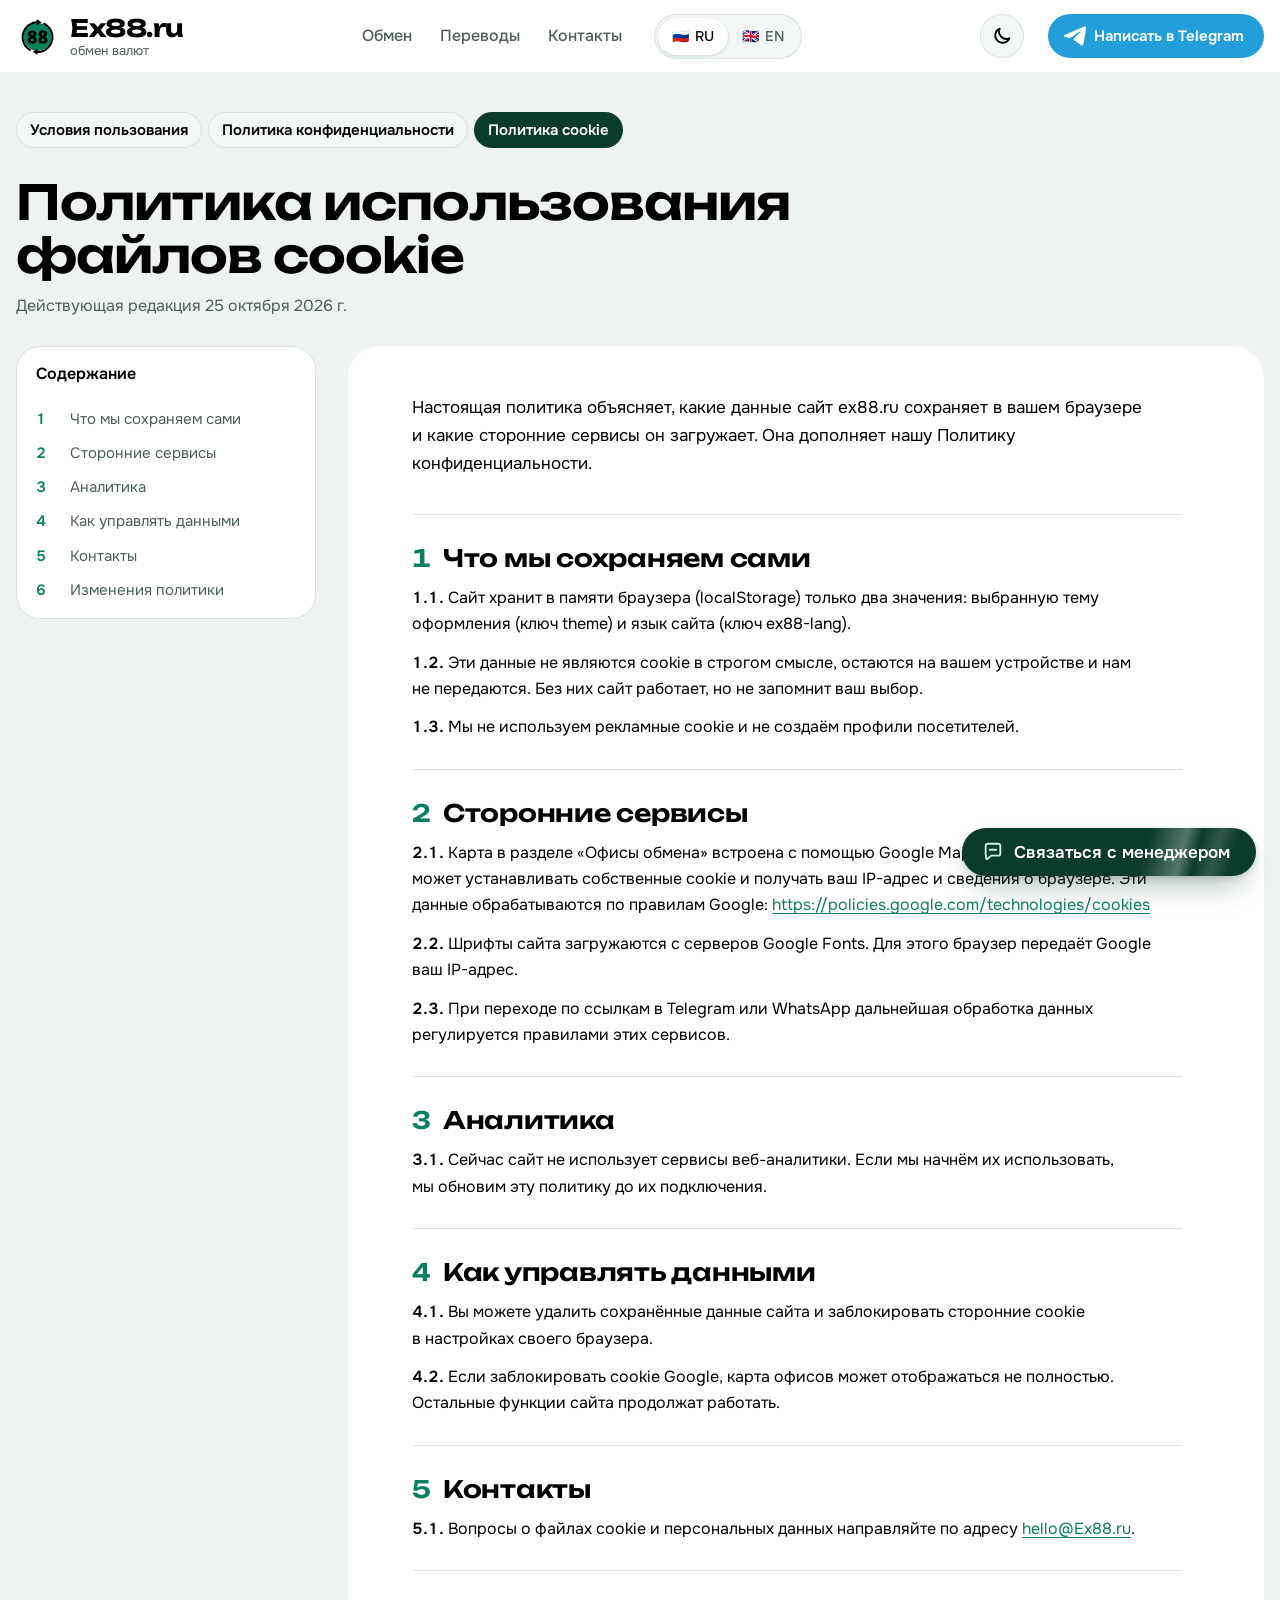
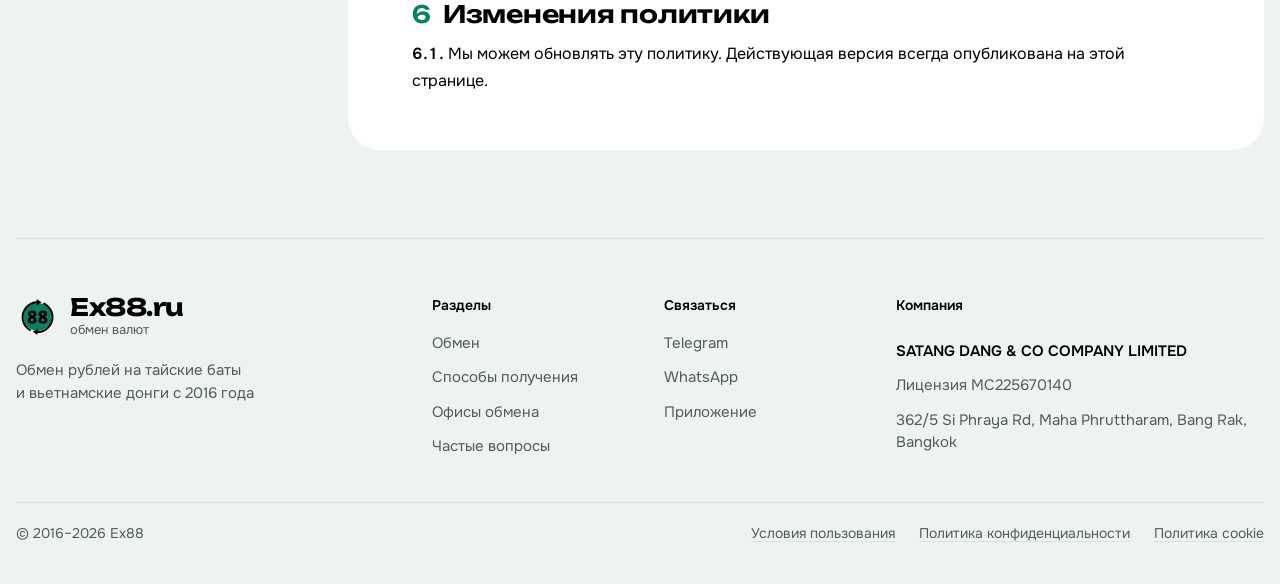
==== cookies.html @ 0b7c92bb "Build out the Ex88.ru landing page Sections: ways to receive, reviews slider (20 demo reviews, endle" ====
<!DOCTYPE html>
<html lang="ru" class="page-doc">
<head>
  <meta charset="UTF-8">
  <meta name="viewport" content="width=device-width, initial-scale=1.0">
  <title data-i18n="docCookiesTitle">Политика использования файлов cookie — Ex88.ru</title>
  <meta name="description" content="Политика использования файлов cookie сервиса обмена валют Ex88.ru, SATANG DANG &amp; CO COMPANY LIMITED." data-i18n-content="docCookiesDesc">
  <meta name="theme-color" content="#0B3B2C">
  <link rel="canonical" href="https://ex88.ru/cookies.html">

  <!-- Set the theme before the first paint so the page never flashes the wrong colours -->
  <script>
    (function () {
      var theme;
      try { theme = localStorage.getItem("theme"); } catch (e) {}
      if (theme !== "dark" && theme !== "light") {
        theme = window.matchMedia("(prefers-color-scheme: dark)").matches ? "dark" : "light";
      }
      document.documentElement.dataset.theme = theme;
    })();
  </script>

  <link rel="preconnect" href="https://fonts.googleapis.com">
  <link rel="preconnect" href="https://fonts.gstatic.com" crossorigin>
  <link href="https://fonts.googleapis.com/css2?family=Onest:wght@400;500;600&family=Unbounded:wght@500;600;700&display=swap" rel="stylesheet">

  <link rel="icon" href="assets/img/favicon.svg" type="image/svg+xml">
  <link rel="alternate icon" href="assets/img/logo.webp" type="image/webp">
  <link rel="stylesheet" href="assets/reset.css">
  <link rel="stylesheet" href="assets/style.css">
</head>
<body>

  <!-- Logo mark, drawn once and reused in the header and footer -->
  <svg width="0" height="0" style="position:absolute" aria-hidden="true" focusable="false">
    <symbol id="logo-mark" viewBox="0 0 648 618">
      <circle class="logo__disc" cx="318" cy="323" r="206"/>
      <g transform="translate(0.000000,618.000000) scale(0.100000,-0.100000)" stroke="none">
        <g class="logo__arrows"><path d="M3059 5528 c-7 -13 -15 -74 -17 -139 l-4 -115 -132 -18 c-291 -39 -500 -99 -721 -206 -253 -124 -439 -255 -631 -445 -138 -137 -171 -174 -263 -300 -160 -216 -333 -574 -390 -805 -81 -330 -93 -710 -30 -1021 87 -438 327 -887 641 -1199 209 -208 486 -400 576 -400 105 0 175 120 122 207 -21 36 -28 41 -230 173 -199 130 -364 297 -505 515 -149 228 -262 502 -316 765 -22 104 -24 139 -23 375 0 202 4 281 18 355 115 629 536 1199 1096 1484 200 102 434 174 632 195 159 17 154 20 162 -102 9 -134 18 -172 39 -171 15 2 417 247 582 356 44 29 81 60 83 70 3 18 -104 92 -443 305 -248 157 -231 148 -246 121z"/><path d="M4064 5028 c-67 -53 -80 -85 -64 -163 13 -61 18 -66 176 -155 372 -211 663 -521 849 -903 74 -154 95 -210 135 -367 53 -210 73 -374 67 -555 -9 -282 -66 -516 -195 -804 -101 -226 -222 -407 -383 -576 -195 -203 -448 -378 -697 -482 -216 -89 -500 -148 -682 -141 l-85 3 -6 110 c-4 61 -7 125 -8 143 0 18 -6 32 -13 32 -15 0 -248 -130 -501 -280 -194 -115 -204 -127 -144 -166 34 -23 413 -255 557 -342 l85 -51 13 122 c8 67 16 124 18 126 1 2 45 7 96 12 320 31 466 58 651 120 211 71 501 228 652 353 103 85 123 103 233 214 225 226 327 373 477 685 83 173 122 278 158 427 50 205 61 299 61 540 1 249 -15 375 -75 598 -123 466 -406 911 -761 1199 -159 129 -267 201 -401 269 -123 61 -167 68 -213 32z"/></g>
        <g class="logo__digits"><path d="M2185 3876 c-92 -18 -166 -50 -240 -102 -70 -49 -110 -90 -120 -121 -3 -13 -10 -23 -15 -23 -22 0 -44 -108 -45 -220 0 -113 1 -116 38 -192 37 -77 113 -166 201 -236 22 -17 38 -33 35 -35 -2 -2 -48 -36 -103 -77 -154 -114 -209 -204 -223 -361 -13 -146 34 -276 133 -369 77 -73 110 -92 219 -128 143 -48 357 -67 467 -42 24 5 68 14 99 20 124 24 277 123 338 219 94 146 105 313 32 464 -29 61 -118 156 -201 217 -39 27 -70 57 -70 65 0 8 13 21 28 29 47 24 178 153 192 188 7 18 19 40 25 48 7 8 20 39 30 69 48 147 -4 344 -117 446 -54 49 -167 107 -253 131 -83 22 -355 28 -450 10z m325 -336 c57 -45 74 -82 74 -160 0 -54 -4 -72 -27 -108 -44 -68 -143 -130 -189 -118 -31 7 -122 88 -149 132 -41 66 -21 194 37 245 45 39 78 50 146 46 57 -4 73 -9 108 -37z m-43 -826 c103 -69 170 -178 157 -253 -22 -120 -118 -194 -251 -194 -82 1 -154 39 -200 107 -28 41 -33 57 -33 109 0 101 37 156 164 241 55 37 95 34 163 -10z"/><path d="M3790 3883 c-136 -21 -257 -78 -341 -162 -75 -76 -105 -133 -125 -240 -18 -94 -8 -153 46 -266 39 -81 71 -118 194 -222 57 -47 55 -58 -17 -95 -61 -31 -180 -159 -222 -239 -43 -83 -55 -174 -36 -285 32 -184 205 -345 419 -389 100 -21 413 -20 501 0 35 9 75 21 90 29 14 7 52 25 84 41 68 33 169 136 199 204 11 25 25 54 29 63 5 10 9 74 10 143 1 117 -1 129 -26 181 -37 76 -115 167 -188 220 -72 52 -107 83 -107 94 0 5 9 12 20 15 29 9 124 95 166 149 85 111 115 226 96 365 -36 258 -268 403 -637 400 -71 -1 -141 -3 -155 -6z m225 -314 c86 -24 144 -122 130 -218 -14 -90 -115 -191 -193 -191 -38 0 -108 39 -140 79 -40 50 -54 95 -50 160 4 81 30 120 102 156 55 27 90 31 151 14z m16 -849 c89 -46 168 -154 169 -231 0 -54 -27 -122 -63 -157 -104 -100 -324 -75 -400 47 -18 29 -22 49 -20 107 0 42 7 84 17 101 19 38 96 106 160 143 53 31 57 30 137 -10z"/></g>
      </g>
    </symbol>
  </svg>

  <header class="site-header" id="site-header">
    <div class="container header__inner">
      <a href="./" class="logo">
        <svg class="logo__mark" viewBox="0 0 648 618" aria-hidden="true" focusable="false"><use href="#logo-mark"/></svg>
        <span class="logo__text">
          <span class="logo__name" translate="no">Ex88.ru</span>
          <span class="logo__caption" data-i18n="caption">обмен валют</span>
        </span>
      </a>

      <div class="header__menu" id="nav">
        <nav class="nav" aria-label="Основная навигация" data-i18n-aria="navLabel">
          <a href="./#exchange" data-i18n="navExchange">Обмен</a>
          <a href="./#receive" data-i18n="navTransfers">Переводы</a>
          <a href="./#contacts" data-i18n="navContacts">Контакты</a>
        </nav>

        <div class="country-switch lang-switch" data-switch="language" role="group" aria-label="Язык сайта" data-i18n-aria="langGroup">
          <button type="button" class="country-switch__btn" data-lang="ru" lang="ru" aria-pressed="true"><span aria-hidden="true">🇷🇺</span> RU</button>
          <button type="button" class="country-switch__btn" data-lang="en" lang="en" aria-pressed="false"><span aria-hidden="true">🇬🇧</span> EN</button>
        </div>
      </div>

      <button type="button" class="theme-toggle" id="theme-toggle" aria-pressed="false" aria-label="Тёмная тема" data-i18n-aria="themeDark">
        <svg viewBox="0 0 24 24" fill="none" aria-hidden="true">
          <path class="theme-toggle__moon" d="M20 14.5A8 8 0 0 1 9.5 4a8 8 0 1 0 10.5 10.5Z" stroke="currentColor" stroke-width="2" stroke-linejoin="round"/>
          <g class="theme-toggle__sun" stroke="currentColor" stroke-width="2" stroke-linecap="round"><circle cx="12" cy="12" r="4"/><path d="M12 2.5v2M12 19.5v2M2.5 12h2M19.5 12h2M5.3 5.3l1.4 1.4M17.3 17.3l1.4 1.4M5.3 18.7l1.4-1.4M17.3 6.7l1.4-1.4"/></g>
        </svg>
      </button>

      <a href="#" class="header__tg" id="header-tg">
        <svg viewBox="0 0 41 35" aria-hidden="true"><path fill-rule="evenodd" clip-rule="evenodd" fill="currentColor" d="M36.5839 31.4775C37.2853 29.2623 40.5721 7.18551 40.9784 2.83533C41.1011 1.51782 40.6964 0.642327 39.9038 0.251511C38.9453 -0.222929 37.5258 0.0142907 35.8791 0.625261C33.6205 1.46321 4.74607 14.0803 3.07781 14.8107C1.49579 15.5019 0 16.2562 0 17.3484C0 18.1164 0.442767 18.5482 1.66328 18.997C2.93354 19.4629 6.13241 20.4613 8.02122 20.9972C9.84038 21.5143 11.9116 21.0654 13.0724 20.3231C14.3029 19.5363 28.5029 9.75738 29.5228 8.90066C30.541 8.04394 31.3536 9.14129 30.5211 9.99972C29.6886 10.8564 19.9411 20.5927 18.6559 21.9409C17.0955 23.5776 18.2032 25.274 19.2496 25.9532C20.4452 26.728 29.0435 32.6636 30.3387 33.6159C31.6338 34.5682 32.9472 35 34.1495 35C35.3517 35 35.9852 33.3702 36.5839 31.4775Z"/></svg>
        <span class="header__tg-label" data-i18n="tgWrite">Написать в Telegram</span>
      </a>

      <button type="button" class="burger" id="burger" aria-label="Открыть меню" aria-expanded="false" aria-controls="nav">
        <span></span>
        <span></span>
        <span></span>
      </button>
    </div>
  </header>

  <main class="container doc-page">
    <nav class="doc-tabs" aria-label="Документы" data-i18n-aria="docTabs">
      <a href="terms.html" class="doc-tabs__tab" data-i18n="footerTerms">Условия пользования</a>
      <a href="privacy.html" class="doc-tabs__tab" data-i18n="footerPrivacy">Политика конфиденциальности</a>
      <a href="cookies.html" class="doc-tabs__tab" aria-current="page" data-i18n="footerCookies">Политика cookie</a>
    </nav>

    <div class="doc" data-lang-doc="ru" lang="ru">
      <header class="doc__head">
        <h1 class="doc__title">Политика использования файлов cookie</h1>
        <p class="doc__meta">Действующая редакция 25 октября 2026 г.</p>
      </header>
      <div class="doc__layout">
        <details class="doc__toc" open>
          <summary>Содержание</summary>
          <nav aria-label="Содержание">
            <ol>
              <li><a href="#ru-1"><span class="doc__toc-num">1</span>Что мы&nbsp;сохраняем сами</a></li>
              <li><a href="#ru-2"><span class="doc__toc-num">2</span>Сторонние сервисы</a></li>
              <li><a href="#ru-3"><span class="doc__toc-num">3</span>Аналитика</a></li>
              <li><a href="#ru-4"><span class="doc__toc-num">4</span>Как управлять данными</a></li>
              <li><a href="#ru-5"><span class="doc__toc-num">5</span>Контакты</a></li>
              <li><a href="#ru-6"><span class="doc__toc-num">6</span>Изменения политики</a></li>
            </ol>
          </nav>
        </details>
        <article class="doc__body">
        <div class="doc__intro">
          <p>Настоящая политика объясняет, какие данные сайт ex88.ru сохраняет в&nbsp;вашем браузере и&nbsp;какие сторонние сервисы он&nbsp;загружает. Она дополняет нашу Политику конфиденциальности.</p>
        </div>
        <section class="doc__section" id="ru-1">
          <h2><span class="doc__h-num">1</span>Что мы&nbsp;сохраняем сами</h2>
          <p><span class="doc__num">1.1.</span> Сайт хранит в&nbsp;памяти браузера (localStorage) только два значения: выбранную тему оформления (ключ theme) и&nbsp;язык сайта (ключ ex88-lang).</p>
          <p><span class="doc__num">1.2.</span> Эти данные не&nbsp;являются cookie в&nbsp;строгом смысле, остаются на&nbsp;вашем устройстве и&nbsp;нам не&nbsp;передаются. Без них сайт работает, но&nbsp;не&nbsp;запомнит ваш выбор.</p>
          <p><span class="doc__num">1.3.</span> Мы&nbsp;не&nbsp;используем рекламные cookie и&nbsp;не&nbsp;создаём профили посетителей.</p>
        </section>
        <section class="doc__section" id="ru-2">
          <h2><span class="doc__h-num">2</span>Сторонние сервисы</h2>
          <p><span class="doc__num">2.1.</span> Карта в&nbsp;разделе «Офисы обмена» встроена с&nbsp;помощью Google Maps. При её&nbsp;загрузке Google может устанавливать собственные cookie и&nbsp;получать ваш IP-адрес и&nbsp;сведения о&nbsp;браузере. Эти данные обрабатываются по&nbsp;правилам Google: <a href="https://policies.google.com/technologies/cookies">https://policies.google.com/technologies/cookies</a></p>
          <p><span class="doc__num">2.2.</span> Шрифты сайта загружаются с&nbsp;серверов Google Fonts. Для этого браузер передаёт Google ваш IP-адрес.</p>
          <p><span class="doc__num">2.3.</span> При переходе по&nbsp;ссылкам в&nbsp;Telegram или WhatsApp дальнейшая обработка данных регулируется правилами этих сервисов.</p>
        </section>
        <section class="doc__section" id="ru-3">
          <h2><span class="doc__h-num">3</span>Аналитика</h2>
          <p><span class="doc__num">3.1.</span> Сейчас сайт не&nbsp;использует сервисы веб-аналитики. Если мы&nbsp;начнём их&nbsp;использовать, мы&nbsp;обновим эту политику до&nbsp;их&nbsp;подключения.</p>
        </section>
        <section class="doc__section" id="ru-4">
          <h2><span class="doc__h-num">4</span>Как управлять данными</h2>
          <p><span class="doc__num">4.1.</span> Вы&nbsp;можете удалить сохранённые данные сайта и&nbsp;заблокировать сторонние cookie в&nbsp;настройках своего браузера.</p>
          <p><span class="doc__num">4.2.</span> Если заблокировать cookie Google, карта офисов может отображаться не&nbsp;полностью. Остальные функции сайта продолжат работать.</p>
        </section>
        <section class="doc__section" id="ru-5">
          <h2><span class="doc__h-num">5</span>Контакты</h2>
          <p><span class="doc__num">5.1.</span> Вопросы о&nbsp;файлах cookie и&nbsp;персональных данных направляйте по&nbsp;адресу <a href="mailto:hello@Ex88.ru">hello@Ex88.ru</a>.</p>
        </section>
        <section class="doc__section" id="ru-6">
          <h2><span class="doc__h-num">6</span>Изменения политики</h2>
          <p><span class="doc__num">6.1.</span> Мы&nbsp;можем обновлять эту политику. Действующая версия всегда опубликована на&nbsp;этой странице.</p>
        </section>
        </article>
      </div>
    </div>

    <div class="doc" data-lang-doc="en" lang="en" hidden>
      <header class="doc__head">
        <h1 class="doc__title">Cookie Policy</h1>
        <p class="doc__meta">Current version: October 25, 2026</p>
      </header>
      <div class="doc__layout">
        <details class="doc__toc" open>
          <summary>Contents</summary>
          <nav aria-label="Contents">
            <ol>
              <li><a href="#en-1"><span class="doc__toc-num">1</span>What we store ourselves</a></li>
              <li><a href="#en-2"><span class="doc__toc-num">2</span>Third-party services</a></li>
              <li><a href="#en-3"><span class="doc__toc-num">3</span>Analytics</a></li>
              <li><a href="#en-4"><span class="doc__toc-num">4</span>Managing your data</a></li>
              <li><a href="#en-5"><span class="doc__toc-num">5</span>Contact</a></li>
              <li><a href="#en-6"><span class="doc__toc-num">6</span>Changes to this policy</a></li>
            </ol>
          </nav>
        </details>
        <article class="doc__body">
        <div class="doc__intro">
          <p>This policy explains what the ex88.ru website stores in your browser and which third-party services it loads. It supplements our Privacy Policy.</p>
        </div>
        <section class="doc__section" id="en-1">
          <h2><span class="doc__h-num">1</span>What we store ourselves</h2>
          <p><span class="doc__num">1.1.</span> The website keeps only two values in your browser storage (localStorage): your chosen colour theme (key theme) and the site language (key ex88-lang).</p>
          <p><span class="doc__num">1.2.</span> These values are not cookies in the strict sense, stay on your device and are not sent to us. The website works without them but will not remember your choice.</p>
          <p><span class="doc__num">1.3.</span> We do not use advertising cookies and do not build visitor profiles.</p>
        </section>
        <section class="doc__section" id="en-2">
          <h2><span class="doc__h-num">2</span>Third-party services</h2>
          <p><span class="doc__num">2.1.</span> The map in the Exchange offices section is embedded with Google Maps. When it loads, Google may set its own cookies and receive your IP address and browser details. This data is processed under Google's rules: <a href="https://policies.google.com/technologies/cookies">https://policies.google.com/technologies/cookies</a></p>
          <p><span class="doc__num">2.2.</span> The website fonts are loaded from Google Fonts servers. To do this, your browser sends your IP address to Google.</p>
          <p><span class="doc__num">2.3.</span> When you follow a link to Telegram or WhatsApp, further processing of your data is governed by those services' rules.</p>
        </section>
        <section class="doc__section" id="en-3">
          <h2><span class="doc__h-num">3</span>Analytics</h2>
          <p><span class="doc__num">3.1.</span> The website does not currently use web analytics. If we start using analytics, we will update this policy before enabling it.</p>
        </section>
        <section class="doc__section" id="en-4">
          <h2><span class="doc__h-num">4</span>Managing your data</h2>
          <p><span class="doc__num">4.1.</span> You can delete stored site data and block third-party cookies in your browser settings.</p>
          <p><span class="doc__num">4.2.</span> If you block Google cookies, the office map may not display fully. All other features of the website will keep working.</p>
        </section>
        <section class="doc__section" id="en-5">
          <h2><span class="doc__h-num">5</span>Contact</h2>
          <p><span class="doc__num">5.1.</span> Send questions about cookies and personal data to <a href="mailto:hello@Ex88.ru">hello@Ex88.ru</a>.</p>
        </section>
        <section class="doc__section" id="en-6">
          <h2><span class="doc__h-num">6</span>Changes to this policy</h2>
          <p><span class="doc__num">6.1.</span> We may update this policy. The current version is always published on this page.</p>
        </section>
        </article>
      </div>
    </div>
  </main>

  <footer class="site-footer">
    <div class="container">
      <div class="footer__grid">
        <div class="footer__brand">
          <a href="./" class="logo">
            <svg class="logo__mark" viewBox="0 0 648 618" aria-hidden="true" focusable="false"><use href="#logo-mark"/></svg>
            <span class="logo__text">
              <span class="logo__name" translate="no">Ex88.ru</span>
              <span class="logo__caption" data-i18n="caption">обмен валют</span>
            </span>
          </a>
          <p class="footer__about" data-i18n="footerAbout">Обмен рублей на&nbsp;тайские баты и&nbsp;вьетнамские донги с&nbsp;2016 года</p>
        </div>

        <nav class="footer__col" aria-labelledby="footer-nav-title">
          <h2 class="footer__heading" id="footer-nav-title" data-i18n="footerNav">Разделы</h2>
          <ul class="footer__links">
            <li><a href="./#exchange" data-i18n="navExchange">Обмен</a></li>
            <li><a href="./#receive" data-i18n="receiveTitle">Способы получения</a></li>
            <li><a href="./#offices" data-i18n="officesTitle">Офисы обмена</a></li>
            <li><a href="./#faq" data-i18n="faqTitle">Частые вопросы</a></li>
          </ul>
        </nav>

        <div class="footer__col">
          <h2 class="footer__heading" data-i18n="footerContact">Связаться</h2>
          <ul class="footer__links">
            <li><a href="#" id="footer-tg">Telegram</a></li>
            <li><a href="#" id="footer-wa">WhatsApp</a></li>
            <li><a href="#" id="footer-app" data-i18n="footerApp">Приложение</a></li>
          </ul>
        </div>

        <div class="footer__col footer__legal">
          <h2 class="footer__heading" data-i18n="footerCompany">Компания</h2>
          <p class="footer__company" translate="no">SATANG DANG &amp; CO COMPANY LIMITED</p>
          <p><span data-i18n="footerLicense">Лицензия</span> <span translate="no">MC225670140</span></p>
          <address translate="no">362/5 Si Phraya Rd, Maha Phruttharam, Bang Rak, Bangkok</address>
        </div>
      </div>

      <div class="footer__bottom">
        <p>© 2016–<span id="footer-year">2026</span> Ex88</p>
        <ul class="footer__docs">
          <li><a href="terms.html" data-i18n="footerTerms">Условия пользования</a></li>
          <li><a href="privacy.html" data-i18n="footerPrivacy">Политика конфиденциальности</a></li>
          <li><a href="cookies.html" data-i18n="footerCookies">Политика cookie</a></li>
        </ul>
      </div>
    </div>
  </footer>

  <div class="fab" id="fab">
    <button type="button" class="fab__toggle" id="fab-toggle" aria-expanded="false" aria-controls="fab-list">
      <svg class="fab__icon-chat" viewBox="0 0 24 24" fill="none" aria-hidden="true"><path d="M4 5.5A2.5 2.5 0 0 1 6.5 3h11A2.5 2.5 0 0 1 20 5.5v8a2.5 2.5 0 0 1-2.5 2.5H10l-4.2 3.6c-.5.4-1.3.1-1.3-.6V16A2.5 2.5 0 0 1 4 13.5v-8Z" stroke="currentColor" stroke-width="2" stroke-linejoin="round"/><path d="M8.5 9.5h7" stroke="currentColor" stroke-width="2" stroke-linecap="round"/></svg>
      <svg class="fab__icon-close" viewBox="0 0 24 24" fill="none" aria-hidden="true"><path d="M6 6l12 12M18 6 6 18" stroke="currentColor" stroke-width="2.2" stroke-linecap="round"/></svg>
      <span class="fab__label" data-i18n="fabLabel">Связаться с&nbsp;менеджером</span>
      <span class="fab__label-short" data-i18n="fabLabelShort">Менеджер</span>
    </button>
    <ul class="fab__list" id="fab-list" hidden>
      <li>
        <a href="#" class="fab__link fab__link--wa" id="fab-wa">
          <svg viewBox="0 0 64 64" aria-hidden="true"><path fill="currentColor" fill-rule="evenodd" d="M54.47 9.47A31.3 31.3 0 0 0 32.22.25 31.5 31.5 0 0 0 4.96 47.42L.5 63.72l16.67-4.37a31.5 31.5 0 0 0 15.03 3.83h.02a31.5 31.5 0 0 0 31.45-31.46c0-8.4-3.27-16.3-9.2-22.25M19.44 32.85c-.39-.52-3.2-4.26-3.2-8.12 0-3.87 2.03-5.77 2.75-6.56a3 3 0 0 1 2.1-.98q.8 0 1.5.02c.48.03 1.13-.18 1.77 1.35.65 1.58 2.22 5.45 2.42 5.84.2.4.33.85.06 1.37-.26.53-.39.86-.78 1.32-.4.45-.83 1.02-1.18 1.37-.4.4-.8.82-.34 1.6.45.8 2.03 3.37 4.37 5.45 3 2.68 5.53 3.5 6.32 3.9.78.4 1.24.33 1.7-.2.46-.52 1.96-2.29 2.49-3.08.52-.78 1.05-.65 1.77-.39s4.58 2.16 5.37 2.56c.78.39 1.3.59 1.5.91s.2 1.9-.46 3.74c-.65 1.84-3.8 3.51-5.3 3.74-1.36.2-3.07.29-4.95-.31a48 48 0 0 1-4.48-1.66c-7.88-3.4-13.03-11.34-13.43-11.87"/></svg>
          WhatsApp
        </a>
      </li>
      <li>
        <a href="#" class="fab__link fab__link--tg" id="fab-tg">
          <svg viewBox="0 0 41 35" aria-hidden="true"><path fill-rule="evenodd" clip-rule="evenodd" fill="currentColor" d="M36.5839 31.4775C37.2853 29.2623 40.5721 7.18551 40.9784 2.83533C41.1011 1.51782 40.6964 0.642327 39.9038 0.251511C38.9453 -0.222929 37.5258 0.0142907 35.8791 0.625261C33.6205 1.46321 4.74607 14.0803 3.07781 14.8107C1.49579 15.5019 0 16.2562 0 17.3484C0 18.1164 0.442767 18.5482 1.66328 18.997C2.93354 19.4629 6.13241 20.4613 8.02122 20.9972C9.84038 21.5143 11.9116 21.0654 13.0724 20.3231C14.3029 19.5363 28.5029 9.75738 29.5228 8.90066C30.541 8.04394 31.3536 9.14129 30.5211 9.99972C29.6886 10.8564 19.9411 20.5927 18.6559 21.9409C17.0955 23.5776 18.2032 25.274 19.2496 25.9532C20.4452 26.728 29.0435 32.6636 30.3387 33.6159C31.6338 34.5682 32.9472 35 34.1495 35C35.3517 35 35.9852 33.3702 36.5839 31.4775Z"/></svg>
          Telegram
        </a>
      </li>
    </ul>
  </div>


  <script src="assets/js/main.js"></script>
</body>
</html>
---- assets/style.css ----
/* ==========================================================================
   Tokens
   ========================================================================== */
:root {
  --paper: #EEF3F0;
  --white: #FFFFFF;
  --ink: #000000;
  --ink-muted: #4E5E57;
  --line: #D9E3DE;
  --field: #F2F6F4;

  --green-900: #0B3B2C;
  --green-600: #0A8060;
  --green-700: #086A50;
  --tg: #229ED9;
  --tg-hover: #1B88BD;
  --mint: #C9F2DF;
  --star: #F5B100;
  --on-dark: #FFFFFF;
  --on-dark-muted: rgba(255, 255, 255, 0.72);
  --on-dark-line: rgba(255, 255, 255, 0.14);

  /* Roles that change with the theme */
  --surface: #FFFFFF;
  --tint: var(--mint);
  --on-tint: var(--green-900);
  --accent: var(--green-600);
  --solid: var(--green-900);
  --inverse: var(--ink);
  --on-inverse: #FFFFFF;
  --shadow: #0B3B2C;

  --font-display: "Unbounded", "Arial Black", sans-serif;
  --font-text: "Onest", -apple-system, BlinkMacSystemFont, "Segoe UI", sans-serif;

  --radius-panel: 32px;
  --radius-card: 24px;
  --radius-field: 14px;
  --radius-pill: 999px;

  --container: 1280px;
  --shadow-bubble: 0 1px 2px color-mix(in srgb, var(--shadow) 6%, transparent), 0 4px 10px -4px color-mix(in srgb, var(--shadow) 10%, transparent), 0 18px 36px -18px color-mix(in srgb, var(--shadow) 28%, transparent);
  --header-h: 72px;
  --ticker-h: 34px;

  color-scheme: light;
}

/* Dark theme: night green rather than neutral black, so the brand panels still read as one family */
:root[data-theme="dark"] {
  --paper: #0A1712;
  --surface: #12231C;
  --field: #1A2D25;
  --line: #273C33;
  --ink: #E8F1EC;
  --ink-muted: #9FB3A9;
  --tint: #173F30;
  --on-tint: #C9F2DF;
  --accent: #4CC79A;
  --solid: var(--green-600);
  --inverse: #E8F1EC;
  --on-inverse: #0A1712;
  --shadow: #000000;

  color-scheme: dark;
}

/* Switching themes is instant: no colour transitions for that one frame */
.theme-switching *,
.theme-switching *::before,
.theme-switching *::after {
  transition: none !important;
}

/* ==========================================================================
   Base
   ========================================================================== */
html {
  scroll-padding-top: calc(var(--ticker-h) + var(--header-h) + 16px);
}

/* A block focused after an in-page jump shows no focus ring; its contents keep theirs */
[tabindex="-1"]:focus {
  outline: none;
}

button,
a {
  touch-action: manipulation;
  -webkit-tap-highlight-color: transparent;
}

body {
  background: var(--paper);
  color: var(--ink);
  font-family: var(--font-text);
  font-size: 16px;
  line-height: 1.5;
}

.container {
  width: 100%;
  max-width: var(--container);
  margin-inline: auto;
  padding-inline: 16px;
}

:focus-visible {
  outline: 2px solid var(--accent);
  outline-offset: 3px;
}

.visually-hidden {
  position: absolute;
  width: 1px;
  height: 1px;
  overflow: hidden;
  clip: rect(0 0 0 0);
  white-space: nowrap;
}

/* ==========================================================================
   Buttons
   ========================================================================== */
.btn {
  display: inline-flex;
  align-items: center;
  justify-content: center;
  border-radius: var(--radius-field);
  font-family: var(--font-text);
  font-weight: 600;
  font-size: 17px;
  line-height: 1;
  padding: 19px 24px;
  transition: background-color 0.2s ease;
}

.btn--primary {
  background: var(--green-600);
  color: var(--on-dark);
}

.btn--primary:hover {
  background: var(--green-700);
}

.btn--tg {
  gap: 10px;
  background: var(--tg);
  color: var(--on-dark);
}

.btn--tg:hover {
  background: var(--tg-hover);
}

.btn--tg svg,
.header__tg svg {
  transition: rotate 0.35s cubic-bezier(0.34, 1.56, 0.64, 1), scale 0.35s cubic-bezier(0.34, 1.56, 0.64, 1);
}

.btn--tg:hover svg,
.header__tg:hover svg {
  rotate: -10deg;
  scale: 1.08;
}

.btn--tg svg {
  width: 24px;
  height: 24px;
  flex-shrink: 0;
}

.btn--block {
  width: 100%;
}

/* ==========================================================================
   Header
   ========================================================================== */
.site-header {
  position: sticky;
  top: 0;
  z-index: 50;
  background: var(--surface);
}

.site-header.is-scrolled {
  box-shadow: 0 10px 30px -18px color-mix(in srgb, var(--shadow) 35%, transparent);
}

/* Rate ticker, like the board in an exchange office */
.ticker {
  position: relative;
  overflow: hidden;
  border-bottom: 1px solid var(--line);
  font-size: 13px;
  line-height: calc(var(--ticker-h) - 1px);
  height: var(--ticker-h);
}

.ticker__toggle {
  position: absolute;
  top: 0;
  right: 0;
  width: var(--ticker-h);
  height: calc(var(--ticker-h) - 1px);
  display: grid;
  place-items: center;
  background: var(--surface);
  color: var(--ink-muted);
  box-shadow: -14px 0 12px 2px var(--surface);
  transition: color 0.2s ease;
}

.ticker__toggle:hover {
  color: var(--ink);
}

.ticker__toggle svg {
  width: 16px;
  height: 16px;
  grid-area: 1 / 1;
}

.ticker__icon-play,
.ticker__toggle[aria-pressed="true"] .ticker__icon-pause {
  display: none;
}

.ticker__toggle[aria-pressed="true"] .ticker__icon-play {
  display: block;
}

.ticker__track {
  display: flex;
  width: max-content;
  animation: ticker 40s linear infinite;
}

.ticker__copy {
  display: flex;
}

.ticker__track:hover,
.ticker.is-paused .ticker__track {
  animation-play-state: paused;
}

@keyframes ticker {
  from { transform: translateX(0); }
  to { transform: translateX(-50%); }
}

.ticker__item {
  display: inline-flex;
  align-items: center;
  gap: 8px;
  padding-inline: 22px;
  white-space: nowrap;
  border-right: 1px solid var(--line);
}

.ticker__pair {
  color: var(--ink-muted);
}

.ticker__value {
  font-family: var(--font-display);
  font-weight: 500;
  font-variant-numeric: tabular-nums;
  color: var(--green-700);
}

.header__inner {
  display: flex;
  align-items: center;
  gap: 12px;
  height: var(--header-h);
}

.logo {
  display: inline-flex;
  align-items: center;
  gap: 10px;
  margin-right: auto;
}

.logo__mark {
  flex-shrink: 0;
  width: 44px;
  height: 42px;
}

/* Green coin inside the arrows with a black 88, as on the original mark.
   The arrows follow the text colour (black, white at night). */
.logo__disc {
  fill: var(--green-600);
}

.logo__arrows {
  fill: var(--ink);
}

.logo__digits {
  fill: #000000;
}

.logo__text {
  display: flex;
  flex-direction: column;
  line-height: 1;
}

.logo__name {
  font-family: var(--font-display);
  font-weight: 700;
  font-size: 24px;
  letter-spacing: -0.02em;
}

.logo__caption {
  margin-top: 4px;
  font-size: 13px;
  color: var(--ink-muted);
  white-space: nowrap;
}

.header__menu {
  display: none;
}

.country-switch {
  position: relative;
  display: inline-grid;
  grid-auto-flow: column;
  grid-auto-columns: 1fr;
  padding: 4px;
  border-radius: var(--radius-pill);
  background: var(--field);
  box-shadow: inset 0 0 0 1px var(--line);
}

.country-switch::before {
  content: "";
  position: absolute;
  top: 4px;
  bottom: 4px;
  left: 4px;
  width: calc((100% - 8px) / 2);
  border-radius: var(--radius-pill);
  background: var(--surface);
  box-shadow: 0 1px 3px color-mix(in srgb, var(--shadow) 18%, transparent);
}

.country-switch[data-active="1"]::before {
  transform: translateX(100%);
}

.country-switch[data-active="none"]::before {
  opacity: 0;
}

.country-switch__btn {
  position: relative;
  display: inline-flex;
  align-items: center;
  justify-content: center;
  gap: 6px;
  padding: 8px 14px;
  border-radius: var(--radius-pill);
  font-size: 14px;
  font-weight: 500;
  color: var(--ink-muted);
  transition: color 0.2s ease;
}

.country-switch__btn:hover {
  color: var(--ink);
}

.country-switch__btn[aria-pressed="true"] {
  color: var(--ink);
}

.nav {
  display: flex;
  gap: 28px;
}

.nav a {
  position: relative;
  font-weight: 500;
  color: var(--ink-muted);
  transition: color 0.2s ease;
}

.nav a::after {
  content: "";
  position: absolute;
  left: 0;
  right: 0;
  bottom: -6px;
  height: 2px;
  border-radius: 2px;
  background: var(--accent);
  transform: scaleX(0);
  transform-origin: left;
  transition: transform 0.25s ease;
}

.nav a:hover {
  color: var(--ink);
}

.nav a:hover::after {
  transform: scaleX(1);
}

.header__tg {
  display: inline-flex;
  align-items: center;
  justify-content: center;
  gap: 8px;
  width: 44px;
  height: 44px;
  border-radius: var(--radius-pill);
  background: var(--tg);
  color: var(--on-dark);
  font-weight: 600;
  font-size: 15px;
  transition: background-color 0.2s ease;
}

.header__tg:hover {
  background: var(--tg-hover);
}

.header__tg svg {
  width: 22px;
  height: 22px;
}

.header__tg-label {
  display: none;
}

.theme-toggle {
  display: inline-grid;
  place-items: center;
  flex-shrink: 0;
  width: 44px;
  height: 44px;
  border-radius: 50%;
  background: var(--field);
  box-shadow: inset 0 0 0 1px var(--line);
  color: var(--ink);
  transition: background-color 0.2s ease;
}

.theme-toggle:hover {
  background: var(--tint);
}

.theme-toggle svg {
  width: 22px;
  height: 22px;
  transition: rotate 0.35s cubic-bezier(0.34, 1.56, 0.64, 1);
}

.theme-toggle:hover svg {
  rotate: -15deg;
}

/* The icon shows the theme a press switches to */
.theme-toggle__sun,
:root[data-theme="dark"] .theme-toggle__moon {
  display: none;
}

:root[data-theme="dark"] .theme-toggle__sun {
  display: block;
}

.burger {
  width: 44px;
  height: 44px;
  border-radius: 50%;
  background: var(--field);
  box-shadow: inset 0 0 0 1px var(--line);
  display: inline-flex;
  flex-direction: column;
  align-items: center;
  justify-content: center;
  gap: 4px;
}

.burger span {
  width: 18px;
  height: 2px;
  border-radius: 2px;
  background: var(--ink);
}

.burger[aria-expanded="true"] span:nth-child(1) {
  transform: translateY(6px) rotate(45deg);
}

.burger[aria-expanded="true"] span:nth-child(2) {
  opacity: 0;
}

.burger[aria-expanded="true"] span:nth-child(3) {
  transform: translateY(-6px) rotate(-45deg);
}

.header__menu.is-open {
  display: flex;
  flex-direction: column;
  gap: 12px;
  position: absolute;
  top: 100%;
  left: 16px;
  right: 16px;
  margin-top: 8px;
  padding: 20px;
  background: var(--surface);
  border-radius: var(--radius-card);
  box-shadow: 0 24px 48px -20px color-mix(in srgb, var(--shadow) 40%, transparent), 0 0 0 1px var(--line);
}

.header__menu.is-open .country-switch {
  align-self: stretch;
}

.header__menu.is-open .nav {
  flex-direction: column;
  gap: 0;
}

.header__menu.is-open .nav a {
  padding: 16px 0;
  color: var(--ink);
  font-size: 18px;
  border-bottom: 1px solid var(--line);
}

.header__menu.is-open .nav a:last-child {
  border-bottom: none;
  padding-bottom: 4px;
}

.header__menu.is-open .nav a::after {
  display: none;
}

/* ==========================================================================
   Hero
   ========================================================================== */
.hero {
  padding-block: 16px 48px;
}

.hero__panel {
  position: relative;
  overflow: hidden;
  isolation: isolate;
  display: grid;
  grid-template-columns: minmax(0, 1fr);
  grid-template-areas:
    "text"
    "calc"
    "rates";
  gap: 32px;
  padding: 32px 12px 24px;
  border-radius: var(--radius-panel);
  background: var(--green-900);
  color: var(--on-dark);
}

.hero__pattern {
  position: absolute;
  z-index: -1;
  width: 720px;
  height: 720px;
  top: -260px;
  right: -300px;
}

.hero__pattern svg {
  display: block;
  width: 100%;
  height: 100%;
}

.hero__pattern path,
.contact__pattern path {
  fill: none;
  stroke: var(--mint);
  stroke-opacity: 0.16;
  stroke-width: 1;
  vector-effect: non-scaling-stroke;
}

.hero__text,
.rates {
  padding-inline: 8px;
}

.hero__text {
  grid-area: text;
}

.hero__title {
  font-family: var(--font-display);
  font-weight: 600;
  font-size: clamp(28px, 7.4vw, 48px);
  line-height: 1.1;
  letter-spacing: -0.02em;
  text-wrap: balance;
}

.hero__lead {
  margin-top: 20px;
  max-width: 34em;
  font-size: 17px;
  line-height: 1.55;
  color: var(--on-dark-muted);
}

/* Rates */
.rates {
  grid-area: rates;
}

.rates__title {
  font-family: var(--font-text);
  font-weight: 500;
  font-size: 15px;
  color: var(--on-dark-muted);
  margin-bottom: 8px;
}

.rates__item {
  border-top: 1px solid var(--on-dark-line);
}

.rates__item:last-child {
  border-bottom: 1px solid var(--on-dark-line);
}

.rates__btn {
  display: flex;
  align-items: center;
  justify-content: space-between;
  gap: 16px;
  padding: 14px 12px;
  margin-inline: -12px;
  width: calc(100% + 24px);
  border-radius: 12px;
  color: var(--on-dark);
  text-align: left;
  transition: background-color 0.2s ease;
}

.rates__btn:hover {
  background: rgba(255, 255, 255, 0.06);
}

.rates__flags,
.rates__value {
  transition: translate 0.35s cubic-bezier(0.16, 1, 0.3, 1), scale 0.35s cubic-bezier(0.16, 1, 0.3, 1);
}

.rates__btn:hover .rates__flags {
  scale: 1.12;
}

.rates__btn:hover .rates__value {
  translate: -4px 0;
}

.rates__btn[aria-pressed="true"] {
  background: rgba(201, 242, 223, 0.12);
}

.rates__pair {
  display: inline-flex;
  align-items: center;
  gap: 10px;
  font-weight: 500;
  white-space: nowrap;
}

.rates__flags {
  font-size: 18px;
  letter-spacing: -2px;
}

.rates__value {
  display: flex;
  flex-direction: column;
  align-items: flex-end;
  font-family: var(--font-display);
  font-weight: 500;
  font-size: 17px;
  font-variant-numeric: tabular-nums;
  white-space: nowrap;
}

.rates__value small {
  font-family: var(--font-text);
  font-size: 12px;
  color: var(--on-dark-muted);
}

.rates__btn[aria-pressed="true"] .rates__value {
  color: var(--mint);
}

.rates__note {
  margin-top: 12px;
  font-size: 13px;
  color: var(--on-dark-muted);
}

/* ==========================================================================
   Calculator
   ========================================================================== */
.calculator {
  grid-area: calc;
  position: relative;
  background: var(--surface);
  color: var(--ink);
  border-radius: var(--radius-card);
  padding: 24px 16px 16px;
}

.calculator__title {
  font-family: var(--font-display);
  font-weight: 600;
  font-size: 20px;
  margin-bottom: 20px;
}

.calculator__field {
  position: relative;
}

.calculator__field label {
  position: absolute;
  top: 12px;
  left: 15px;
  z-index: 1;
  font-size: 13px;
  font-weight: 500;
  line-height: 1;
  color: var(--ink-muted);
}

.calculator__row {
  position: relative;
  display: flex;
  align-items: center;
  gap: 8px;
  padding: 28px 6px 8px 14px;
  background: var(--field);
  border: 1px solid transparent;
  border-radius: var(--radius-field);
}

.calculator__row:focus-within {
  border-color: var(--accent);
  background: var(--surface);
}

.calculator__row input {
  flex: 1;
  min-width: 0;
  border: none;
  background: transparent;
  font-family: var(--font-display);
  font-weight: 600;
  font-size: 21px;
  font-variant-numeric: tabular-nums;
  color: var(--ink);
  text-overflow: ellipsis;
}

.calculator__row input:focus {
  outline: none;
}

.calculator__row--result {
  background: var(--tint);
}

.calculator__row--result:focus-within {
  background: var(--tint);
  border-color: transparent;
}

.calculator__row--result.is-updated {
  animation: result-flash 0.6s ease;
}

@keyframes result-flash {
  0% { background: var(--green-600); }
  100% { background: var(--tint); }
}

.calculator__row--result.is-updated input {
  animation: result-text 0.6s ease;
}

@keyframes result-text {
  0% { color: var(--on-dark); }
  100% { color: var(--ink); }
}

.currency-select {
  display: inline-flex;
  align-items: center;
  gap: 6px;
  height: 52px;
  padding: 0 8px 0 10px;
  border-radius: 10px;
  background: var(--surface);
  font-weight: 600;
  font-size: 16px;
  flex-shrink: 0;
  box-shadow: 0 1px 2px color-mix(in srgb, var(--shadow) 12%, transparent);
  transition: box-shadow 0.2s ease;
}

.currency-select:hover {
  box-shadow: 0 2px 8px color-mix(in srgb, var(--shadow) 22%, transparent);
}

.currency-select__flag {
  font-size: 20px;
  line-height: 1;
}

.currency-select svg {
  width: 16px;
  height: 16px;
  color: var(--ink-muted);
}

.currency-select[aria-expanded="true"] svg {
  transform: rotate(180deg);
}

.calculator__swap {
  position: relative;
  z-index: 2;
  display: flex;
  justify-content: center;
  height: 0;
}

.calculator__swap .swap-btn {
  position: relative;
  top: -22px;
}

.calculator__swap + .calculator__field {
  margin-top: 8px;
}

.swap-btn {
  width: 44px;
  height: 44px;
  border-radius: 50%;
  background: var(--inverse);
  color: var(--on-inverse);
  display: inline-flex;
  align-items: center;
  justify-content: center;
  border: 4px solid var(--surface);
  box-sizing: content-box;
  transition: background-color 0.2s ease;
}

.swap-btn:hover {
  background: var(--green-600);
}

.swap-btn svg {
  width: 20px;
  height: 20px;
}

.calculator__rate {
  margin: 14px 0 20px;
  font-size: 14px;
  color: var(--ink-muted);
  font-variant-numeric: tabular-nums;
}

.calculator__hint {
  margin-top: 12px;
  font-size: 13px;
  line-height: 1.45;
  color: var(--ink-muted);
  text-align: center;
}

.currency-list {
  position: absolute;
  top: calc(100% + 8px);
  right: 0;
  z-index: 30;
  min-width: 248px;
  padding: 6px;
  background: var(--surface);
  border-radius: 16px;
  box-shadow: 0 24px 48px -16px color-mix(in srgb, var(--shadow) 35%, transparent), 0 0 0 1px var(--line);
}

.currency-list[hidden] {
  display: none;
}

.currency-list button {
  width: 100%;
  display: flex;
  align-items: center;
  gap: 12px;
  padding: 11px 12px;
  border-radius: 10px;
  font-size: 15px;
  text-align: left;
}

.currency-list button:hover {
  background: var(--field);
}

.currency-list button[aria-selected="true"] {
  background: var(--tint);
}

.currency-list__flag {
  font-size: 20px;
}

.currency-list__code {
  font-weight: 600;
  width: 40px;
}

.currency-list__name {
  color: var(--ink-muted);
}

/* ==========================================================================
   Accepted currencies
   ========================================================================== */
.accept {
  padding-bottom: 64px;
}

@media (min-width: 1024px) {
  .accept {
    padding-top: 40px;
  }
}

.accept__card {
  padding: 28px 20px 20px;
  background: var(--surface);
  border-radius: var(--radius-panel);
  color: var(--ink);
}

/* This card keeps the night-green look in both themes (same values as the dark theme) */
.accept__card {
  --surface: #12231C;
  --ink: #E8F1EC;
  --ink-muted: #9FB3A9;
  --line: #273C33;

  color-scheme: dark;
}

.accept__title {
  font-family: var(--font-display);
  font-weight: 600;
  font-size: clamp(20px, 5.2vw, 28px);
  line-height: 1.2;
  letter-spacing: -0.01em;
  text-wrap: balance;
}

.accept__list {
  display: grid;
  grid-template-columns: minmax(0, 1fr);
  gap: 8px;
  margin-top: 24px;
}

/* Each tile is a small bank card: brand tint, engraved arcs like the hero guilloche */
.accept__item {
  --brand: #0A8060;
  --ring: rgba(10, 128, 96, 0.35);
  position: relative;
  isolation: isolate;
  overflow: hidden;
  display: grid;
  grid-template-columns: auto 1fr;
  grid-template-areas:
    "logo code"
    "name name";
  align-items: start;
  row-gap: 14px;
  min-width: 0;
  min-height: 116px;
  padding: 16px 18px;
  border-radius: 20px;
  background: linear-gradient(140deg, color-mix(in srgb, var(--brand) 16%, var(--surface)) 0%, var(--surface) 72%);
  box-shadow: inset 0 0 0 1px color-mix(in srgb, var(--brand) 26%, var(--surface));
}

.accept__item::before {
  content: "";
  position: absolute;
  inset: 0;
  z-index: -1;
  background: repeating-radial-gradient(circle at 100% 0, var(--ring) 0 1px, transparent 1.5px 9px);
  -webkit-mask-image: radial-gradient(circle at 100% 0, #000 0, transparent 62%);
  mask-image: radial-gradient(circle at 100% 0, #000 0, transparent 62%);
}

.accept__item--tbank { --brand: #FFDD2D; --ring: rgba(178, 150, 0, 0.45); }
.accept__item--sber { --brand: #21A038; --ring: rgba(33, 160, 56, 0.35); }
.accept__item--raif { --brand: #FFE600; --ring: rgba(170, 150, 0, 0.45); }
.accept__item--alfa { --brand: #EF3124; --ring: rgba(239, 49, 36, 0.3); }
.accept__item--usd { --brand: #3C3B6E; --ring: rgba(60, 59, 110, 0.3); }

.accept__logo {
  grid-area: logo;
  width: 44px;
  height: 44px;
  object-fit: contain;
  filter: drop-shadow(0 2px 4px rgba(16, 21, 27, 0.12));
}

.accept__code {
  grid-area: code;
  justify-self: end;
  padding: 5px 9px;
  border-radius: var(--radius-pill);
  background: color-mix(in srgb, var(--surface) 85%, transparent);
  box-shadow: inset 0 0 0 1px color-mix(in srgb, var(--brand) 30%, var(--surface));
  font-size: 12px;
  font-weight: 600;
  line-height: 1;
  letter-spacing: 0.04em;
  color: var(--ink-muted);
}

.accept__name {
  grid-area: name;
  align-self: end;
  min-width: 0;
  font-family: var(--font-display);
  font-weight: 600;
  font-size: 16px;
  line-height: 1.2;
  letter-spacing: -0.01em;
}

/* ==========================================================================
   Ways to receive
   ========================================================================== */
.receive {
  padding-bottom: 80px;
}

.receive__head {
  display: grid;
  gap: 8px;
  margin-bottom: 24px;
}

.receive__title {
  font-family: var(--font-display);
  font-weight: 600;
  font-size: clamp(20px, 5.2vw, 28px);
  line-height: 1.2;
  letter-spacing: -0.01em;
}

.receive__lead {
  max-width: 46ch;
  color: var(--ink-muted);
  text-wrap: pretty;
}

.receive__list {
  display: grid;
  grid-template-columns: repeat(2, minmax(0, 1fr));
  gap: 8px;
}

/* A showcase tile: the render keeps its own dark backdrop, and the tile
   continues it, so the picture's bottom edge melts into the caption. */
.receive__item {
  position: relative;
  display: flex;
  flex-direction: column;
  min-width: 0;
  padding-bottom: 16px;
  border-radius: 20px;
  overflow: hidden;
  background: var(--tile, #1A1A1A);
  color: var(--on-dark);
}

/* Checkerboard of two tones, so the difference between tiles reads as intended.
   Two columns: 1 4 5 dark, 2 3 6 light. Three columns: odd dark, even light. */
.receive__list {
  --tile-dark: #141414;
  --tile-light: #232323;
}

.receive__item {
  --tile: var(--tile-light);
}

.receive__item:nth-child(4n + 1),
.receive__item:nth-child(4n) {
  --tile: var(--tile-dark);
}

.receive__img {
  display: block;
  width: 100%;
  height: auto;
  aspect-ratio: 5 / 4;
  object-fit: cover;
  /* Soft oval fade: the render's own dark backdrop melts into either tile tone */
  -webkit-mask-image: radial-gradient(ellipse 72% 68% at 50% 46%, #000 62%, transparent 100%);
  mask-image: radial-gradient(ellipse 72% 68% at 50% 46%, #000 62%, transparent 100%);
}

.receive__tag {
  position: absolute;
  top: 10px;
  left: 10px;
  padding: 5px 9px;
  border-radius: var(--radius-pill);
  background: rgba(255, 255, 255, 0.12);
  -webkit-backdrop-filter: blur(8px);
  backdrop-filter: blur(8px);
  font-size: 12px;
  font-weight: 600;
  line-height: 1.2;
}

.receive__name {
  margin-top: -8px;
  padding-inline: 14px;
  font-family: var(--font-display);
  font-weight: 600;
  font-size: 14px;
  line-height: 1.25;
  letter-spacing: -0.01em;
  overflow-wrap: break-word;
  text-wrap: balance;
}

.receive__text {
  margin-top: 6px;
  padding-inline: 14px;
  font-size: 13px;
  line-height: 1.45;
  color: var(--on-dark-muted);
  text-wrap: pretty;
}

@media (min-width: 768px) {
  .receive__list {
    gap: 16px;
  }

  .receive__item {
    padding-bottom: 22px;
    border-radius: var(--radius-card);
  }

  .receive__tag {
    top: 16px;
    left: 16px;
    padding: 6px 11px;
    font-size: 13px;
  }

  .receive__name {
    padding-inline: 22px;
    font-size: 18px;
  }

  .receive__text {
    padding-inline: 22px;
    font-size: 15px;
  }
}

@media (min-width: 1024px) {
  .receive__head {
    grid-template-columns: minmax(0, 1fr) auto;
    align-items: end;
    gap: 32px;
    margin-bottom: 32px;
  }

  .receive__lead {
    max-width: 40ch;
    text-align: right;
  }

  .receive__list {
    grid-template-columns: repeat(3, minmax(0, 1fr));
  }

  .receive__item:nth-child(n) {
    --tile: var(--tile-light);
  }

  .receive__item:nth-child(odd) {
    --tile: var(--tile-dark);
  }

  .receive__name {
    padding-inline: 26px;
    font-size: 20px;
  }

  .receive__text {
    padding-inline: 26px;
    font-size: 16px;
  }
}

/* ==========================================================================
   Reviews
   ========================================================================== */
.reviews {
  padding-bottom: 80px;
}

.reviews__head {
  display: flex;
  align-items: flex-end;
  justify-content: space-between;
  gap: 16px;
  margin-bottom: 24px;
}

.reviews__title {
  font-family: var(--font-display);
  font-weight: 600;
  font-size: clamp(20px, 5.2vw, 28px);
  line-height: 1.2;
  letter-spacing: -0.01em;
}

.reviews__controls {
  display: flex;
  flex-shrink: 0;
  gap: 8px;
}

.reviews__arrow {
  display: grid;
  place-items: center;
  width: 48px;
  height: 48px;
  border-radius: 50%;
  background: var(--surface);
  box-shadow: inset 0 0 0 1px var(--line);
  color: var(--ink);
  transition: background-color 0.2s ease, color 0.2s ease;
}

.reviews__arrow:hover {
  background: var(--inverse);
  color: var(--on-inverse);
}

.reviews__arrow svg {
  width: 20px;
  height: 20px;
}

.reviews__icon-play,
.reviews__auto.is-paused .reviews__icon-pause {
  display: none;
}

.reviews__auto.is-paused .reviews__icon-play {
  display: block;
}

/* The padding gives the bubble shadows room inside the scroll container,
   the negative margin keeps the cards aligned with the page grid. */
.reviews__track {
  display: grid;
  grid-auto-flow: column;
  grid-auto-columns: 86%;
  gap: 12px;
  margin: -8px -10px -32px;
  padding: 8px 10px 32px;
  overflow-x: auto;
  overscroll-behavior-x: contain;
  scroll-snap-type: x mandatory;
  scroll-padding-inline: 10px;
  scrollbar-width: none;
}

.reviews__track::-webkit-scrollbar {
  display: none;
}

/* A review is a Telegram message: sender and avatar on top,
   and the exchange receipt as the one bold detail. */
.review {
  display: flex;
  scroll-snap-align: start;
}

.review__bubble {
  position: relative;
  display: flex;
  flex-direction: column;
  flex: 1;
  min-width: 0;
  padding: 18px;
  border-radius: 22px 22px 22px 6px;
  background: var(--surface);
  box-shadow: var(--shadow-bubble);
}

.review__head {
  display: flex;
  align-items: flex-start;
  justify-content: space-between;
  gap: 12px;
  margin-bottom: 10px;
}

.review__avatar {
  display: grid;
  place-items: center;
  flex-shrink: 0;
  width: 40px;
  height: 40px;
  border-radius: 50%;
  background: var(--green-900);
  color: var(--mint);
  font-family: var(--font-display);
  font-weight: 600;
  font-size: 14px;
}

.review__from {
  display: flex;
  flex-direction: column;
  min-width: 0;
  line-height: 1.3;
}

.review__name {
  font-weight: 600;
  color: var(--accent);
}

.review__city {
  font-size: 14px;
  color: var(--ink-muted);
}

.review__stars {
  display: flex;
  gap: 2px;
  margin-bottom: 8px;
  color: var(--star);
}

.review__stars svg {
  width: 16px;
  height: 16px;
}

.review__text {
  flex: 1;
  overflow-wrap: break-word;
  font-size: 16px;
  line-height: 1.55;
}

@media (min-width: 768px) {
  .reviews__track {
    grid-auto-columns: calc((100% - 16px) / 2);
    gap: 16px;
  }
}

@media (min-width: 1024px) {
  .reviews__head {
    margin-bottom: 32px;
  }

  .reviews__track {
    grid-auto-columns: calc((100% - 32px) / 3);
  }

  .review__bubble {
    padding: 20px 22px;
  }
}

/* ==========================================================================
   Responsive
   ========================================================================== */
@media (min-width: 768px) {
  .accept__card {
    padding: 40px;
  }

  .hero__panel {
    padding: 48px 40px 40px;
    gap: 40px;
  }

  .hero__text,
  .rates {
    padding-inline: 0;
  }

  .calculator {
    padding: 32px 28px 28px;
  }

  .calculator__row {
    padding-left: 18px;
  }

  .calculator__field label {
    left: 19px;
  }

  .calculator__row input {
    font-size: 26px;
  }

  .currency-select {
    gap: 8px;
    padding: 0 12px 0 14px;
  }

  .rates__value {
    flex-direction: row;
    align-items: baseline;
    gap: 6px;
  }

  .rates__value small {
    font-size: 13px;
  }

  .hero__pattern {
    width: 960px;
    height: 960px;
    top: -320px;
    right: -360px;
  }
}

@media (min-width: 1024px) {
  .header__inner {
    gap: 24px;
  }

  .header__menu {
    display: flex;
    align-items: center;
    gap: 24px;
    margin-inline: auto;
  }

  .logo {
    margin-right: 0;
  }

  .burger {
    display: none;
  }

  .hero {
    padding-block: 16px;
  }

  .hero__panel {
    grid-template-columns: minmax(0, 1fr) 400px;
    grid-template-areas:
      "text calc"
      "rates calc";
    grid-template-rows: auto 1fr;
    column-gap: 48px;
    row-gap: clamp(24px, 4vh, 40px);
    min-height: calc(100svh - var(--ticker-h) - var(--header-h) - 32px);
    padding: clamp(32px, 6vh, 64px) 48px;
  }

  .hero__title {
    font-size: clamp(36px, 3.6vw, 48px);
  }

  .rates {
    align-self: end;
    max-width: 520px;
  }

  .calculator {
    align-self: center;
  }

  .hero__pattern {
    width: 1100px;
    height: 1100px;
    top: 50%;
    right: -280px;
    transform: translateY(-50%);
  }
}

@media (min-width: 1280px) {
  .header__menu {
    gap: 32px;
  }

  .header__tg {
    width: auto;
    padding: 0 20px 0 16px;
  }

  .header__tg-label {
    display: inline;
  }
}

/* ==========================================================================
   Offices
   ========================================================================== */
.offices {
  padding-bottom: 80px;
}

.offices__title {
  margin-bottom: 24px;
  font-family: var(--font-display);
  font-weight: 600;
  font-size: clamp(20px, 5.2vw, 28px);
  line-height: 1.2;
  letter-spacing: -0.01em;
}

.offices__panel {
  position: relative;
  overflow: hidden;
  display: grid;
  grid-template-columns: minmax(0, 1fr);
  border-radius: var(--radius-panel);
  background: var(--surface);
}

/* Office switcher: chips that scroll sideways on phones, a vertical list on desktop.
   Built for five offices and more. */
.offices__tabs {
  display: flex;
  gap: 6px;
  margin: 0 -20px;
  padding: 20px 20px 4px;
  overflow-x: auto;
  scroll-snap-type: x proximity;
  scroll-padding-inline: 20px;
  scrollbar-width: none;
}

.offices__tabs::-webkit-scrollbar {
  display: none;
}

.offices__tabs[hidden] {
  display: none;
}

.offices__tab {
  flex-shrink: 0;
  height: 36px;
  padding: 0 14px;
  border-radius: var(--radius-pill);
  background: var(--field);
  box-shadow: inset 0 0 0 1px var(--line);
  font-size: 15px;
  font-weight: 600;
  line-height: 1;
  white-space: nowrap;
  scroll-snap-align: start;
  transition: background-color 0.2s ease;
}

.offices__tab:hover {
  background: var(--tint);
}

.offices__tab[aria-selected="true"] {
  background: var(--solid);
  box-shadow: none;
  color: var(--on-dark);
}

.offices__side {
  min-width: 0;
  padding: 0 20px;
}

.offices__map {
  height: 280px;
  background: var(--field);
}

.offices__map iframe {
  display: block;
  width: 100%;
  height: 100%;
  border: 0;
}

/* Google's embed has no dark style; invert it and turn the hues back */
:root[data-theme="dark"] .offices__map iframe {
  filter: invert(0.9) hue-rotate(180deg) saturate(0.8);
}

/* Column so the buttons sit at the bottom: they stay put whichever office is shown */
.office {
  display: flex;
  flex-direction: column;
  padding-block: 20px 24px;
}

.office__name {
  font-family: var(--font-display);
  font-weight: 600;
  font-size: 20px;
  line-height: 1.2;
  letter-spacing: -0.01em;
}

.office__floor {
  margin-top: 4px;
  font-weight: 600;
  color: var(--accent);
}

.office__address {
  margin-top: 10px;
  font-style: normal;
  color: var(--ink-muted);
  text-wrap: pretty;
}

.office__actions {
  display: grid;
  gap: 8px;
  margin-top: auto;
  padding-top: 20px;
}

.office__route {
  gap: 10px;
  padding-block: 16px;
  font-size: 16px;
}

.office__route svg,
.office__copy svg {
  width: 20px;
  height: 20px;
  flex-shrink: 0;
  transition: scale 0.35s cubic-bezier(0.34, 1.56, 0.64, 1);
}

.office__route:hover svg,
.office__copy:hover svg {
  scale: 1.12;
}

.office__copy {
  display: inline-flex;
  align-items: center;
  justify-content: center;
  gap: 10px;
  padding: 15px 20px;
  border-radius: var(--radius-field);
  background: var(--field);
  box-shadow: inset 0 0 0 1px var(--line);
  color: var(--on-tint);
  font-weight: 600;
  font-size: 16px;
  line-height: 1;
  transition: background-color 0.2s ease;
}

.office__copy:hover {
  background: var(--tint);
}

@media (min-width: 560px) {
  .office__actions {
    grid-template-columns: repeat(2, max-content);
  }
}

@media (min-width: 768px) {
  .offices__map {
    height: 340px;
  }

  .offices__side {
    padding-inline: 32px;
  }

  .offices__tabs {
    margin-inline: -32px;
    padding: 24px 32px 4px;
    scroll-padding-inline: 32px;
  }

  .office {
    padding-block: 24px 32px;
  }
}

/* Desktop: office list and card on the left, the map fills the right */
@media (min-width: 1024px) {
  .offices__title {
    margin-bottom: 32px;
  }

  .offices__panel {
    grid-template-columns: 400px minmax(0, 1fr);
    min-height: 420px;
  }

  .offices__side {
    display: flex;
    flex-direction: column;
    min-height: 0;
    padding: 24px 28px;
  }

  /* Pills wrap onto new lines as offices are added */
  .offices__tabs {
    flex-wrap: wrap;
    margin: 0;
    padding: 0;
    overflow: visible;
    scroll-snap-type: none;
  }

  .office {
    margin-top: 16px;
    padding: 16px 0 0;
    border-top: 1px solid var(--line);
  }

  .offices__map {
    height: auto;
  }

  .office__actions {
    grid-template-columns: minmax(0, 1fr);
  }
}

/* ==========================================================================
   FAQ
   ========================================================================== */
.faq {
  padding-bottom: 80px;
}

.faq__inner {
  display: grid;
  gap: 24px;
}

/* Only the "didn't find an answer" box lives here, and only on desktop */
.faq__aside {
  display: none;
}

.faq__title {
  font-family: var(--font-display);
  font-weight: 600;
  font-size: clamp(20px, 5.2vw, 28px);
  line-height: 1.2;
  letter-spacing: -0.01em;
}

.faq__lead {
  margin-top: 8px;
  color: var(--ink-muted);
  text-wrap: pretty;
}

/* One sheet with hairlines between questions, not a stack of cards */
.faq__panel {
  display: grid;
  gap: 28px;
  padding: 24px 18px 8px;
  border-radius: var(--radius-panel);
  background: var(--surface);
}

.faq__group-title {
  padding-bottom: 6px;
  font-size: 14px;
  font-weight: 600;
  color: var(--accent);
}

.faq__item {
  border-bottom: 1px solid var(--line);
}

.faq__item:last-child {
  border-bottom: 0;
}

.faq__q {
  display: flex;
  align-items: flex-start;
  justify-content: space-between;
  gap: 16px;
  padding-block: 16px;
  font-weight: 600;
  font-size: 16px;
  line-height: 1.4;
  cursor: pointer;
  list-style: none;
  transition: color 0.2s ease;
}

.faq__q::-webkit-details-marker {
  display: none;
}

.faq__q:hover {
  color: var(--accent);
}

.faq__q:focus-visible {
  outline-offset: 2px;
  border-radius: 6px;
}

.faq__icon {
  flex-shrink: 0;
  width: 28px;
  height: 28px;
  margin-top: -2px;
  padding: 5px;
  border-radius: 50%;
  background: var(--field);
  color: var(--on-tint);
  transition: background-color 0.2s ease, color 0.2s ease;
}

.faq__q:hover .faq__icon {
  background: var(--tint);
}

/* Open state switches instantly: plus becomes minus */
.faq__item[open] .faq__plus {
  display: none;
}

.faq__item[open] .faq__icon {
  background: var(--solid);
  color: var(--on-dark);
}

/* Shown beside the list on desktop; on smaller screens the contact block below does this job.
   A small chat scene on the brand green, with the same guilloche waves as the hero. */
.faq__ask {
  display: none;
}

.faq__ask-pattern {
  position: absolute;
  z-index: -1;
  width: 760px;
  height: 760px;
  top: -380px;
  right: -380px;
}

.faq__ask-pattern svg {
  display: block;
  width: 100%;
  height: 100%;
}

.faq__ask-pattern path {
  fill: none;
  stroke: var(--mint);
  stroke-opacity: 0.16;
  stroke-width: 1;
  vector-effect: non-scaling-stroke;
}

/* Fixed height so the card never grows; older bubbles slide up and fade at the top */
.faq__chat {
  display: flex;
  flex-direction: column;
  justify-content: flex-end;
  height: 232px;
  margin-bottom: 20px;
  overflow: hidden;
  -webkit-mask-image: linear-gradient(to bottom, transparent, #000 40px);
  mask-image: linear-gradient(to bottom, transparent, #000 40px);
}

.faq__chat-list {
  display: grid;
  gap: 8px;
}

.faq__bubble.is-new {
  animation: faq-bubble-in 0.38s cubic-bezier(0.2, 0, 0, 1) both;
}

.faq__bubble--out.is-new {
  transform-origin: right bottom;
}

.faq__bubble--in.is-new {
  transform-origin: left bottom;
}

@keyframes faq-bubble-in {
  from { opacity: 0; transform: scale(0.92); }
  to { opacity: 1; transform: none; }
}

.faq__bubble {
  max-width: 88%;
  padding: 11px 16px;
  font-weight: 500;
  line-height: 1.35;
}

/* The visitor's message, on the right like in a messenger */
.faq__bubble--out {
  justify-self: end;
  border-radius: 18px 18px 6px 18px;
  background: var(--mint);
  color: var(--green-900);
}

/* The manager typing back */
.faq__bubble--in {
  justify-self: start;
  border-radius: 18px 18px 18px 6px;
  background: rgba(255, 255, 255, 0.1);
  box-shadow: inset 0 0 0 1px var(--on-dark-line);
}

.faq__typing {
  display: inline-flex;
  gap: 5px;
  padding: 15px 16px;
}

.faq__typing span {
  width: 7px;
  height: 7px;
  border-radius: 50%;
  background: var(--on-dark);
  opacity: 0.35;
  animation: faq-typing 1.4s ease-in-out infinite;
}

.faq__typing span:nth-child(2) { animation-delay: 0.18s; }
.faq__typing span:nth-child(3) { animation-delay: 0.36s; }

@keyframes faq-typing {
  0%, 60%, 100% { opacity: 0.35; transform: translateY(0); }
  30% { opacity: 1; transform: translateY(-3px); }
}

@media (prefers-reduced-motion: reduce) {
  .faq__typing span {
    animation: none;
    opacity: 0.6;
  }
}

.faq__ask-text {
  margin-bottom: 16px;
  color: var(--on-dark-muted);
  text-wrap: pretty;
}

.faq__a {
  max-width: 64ch;
  padding-bottom: 18px;
  color: var(--ink-muted);
  line-height: 1.6;
  text-wrap: pretty;
}

@media (min-width: 768px) {
  .faq__panel {
    padding: 32px 32px 12px;
  }

  .faq__q {
    padding-block: 20px;
    font-size: 17px;
  }

  .faq__a {
    padding-right: 44px;
  }
}

@media (min-width: 1024px) {
  .faq__inner {
    grid-template-columns: minmax(0, 8fr) minmax(0, 4fr);
    align-items: start;
    gap: 48px;
  }

  .faq__aside {
    display: block;
    position: sticky;
    top: calc(var(--ticker-h) + var(--header-h) + 32px);
  }

  /* Narrower sides on small laptops so the lead fits on one line */
  .faq__panel {
    padding: 40px 24px 16px;
  }

  .faq__ask {
    position: relative;
    overflow: hidden;
    isolation: isolate;
    display: block;
    padding: 32px 28px 28px;
    border-radius: var(--radius-panel);
    background: var(--green-900);
    color: var(--on-dark);
  }

  .faq__q {
    font-size: 18px;
  }
}

@media (min-width: 1280px) {
  .faq__panel {
    padding-inline: 40px;
  }
}

/* ==========================================================================
   Footer
   ========================================================================== */
/* Quiet on purpose: the green contact panel above is the page's last loud moment */
.site-footer {
  padding-block: 8px 32px;
  font-size: 15px;
  color: var(--ink-muted);
}

.footer__grid {
  display: grid;
  grid-template-columns: repeat(2, minmax(0, 1fr));
  gap: 32px 16px;
  padding-top: 40px;
  border-top: 1px solid var(--line);
}

.footer__brand,
.footer__legal {
  grid-column: 1 / -1;
}

.footer__brand .logo {
  color: var(--ink);
}

.footer__about {
  max-width: 32ch;
  margin-top: 16px;
  text-wrap: pretty;
}

.footer__heading {
  margin-bottom: 12px;
  font-size: 14px;
  font-weight: 600;
  color: var(--ink);
}

.footer__links {
  display: grid;
  gap: 4px;
}

.footer__links a,
.footer__docs a {
  display: inline-block;
  padding-block: 4px;
  color: var(--ink-muted);
  text-decoration: underline;
  text-decoration-color: transparent;
  text-underline-offset: 3px;
  transition: color 0.2s ease, text-decoration-color 0.2s ease;
}

.footer__links a:hover,
.footer__docs a:hover {
  color: var(--accent);
  text-decoration-color: currentColor;
}

.footer__legal {
  display: grid;
  gap: 4px;
}

.footer__legal address {
  font-style: normal;
}

.footer__company {
  font-weight: 600;
  color: var(--ink);
}

.footer__bottom {
  display: flex;
  flex-wrap: wrap;
  justify-content: space-between;
  gap: 8px 24px;
  margin-top: 40px;
  padding-top: 20px;
  border-top: 1px solid var(--line);
  font-size: 14px;
}

.footer__docs {
  display: flex;
  flex-wrap: wrap;
  gap: 0 24px;
}

.footer__docs a {
  padding-block: 0;
  text-decoration-color: var(--line);
}

@media (min-width: 768px) {
  .footer__grid {
    grid-template-columns: repeat(3, minmax(0, 1fr));
  }

  .footer__legal {
    grid-column: auto;
  }
}

@media (min-width: 1024px) {
  .site-footer {
    padding-bottom: 40px;
  }

  .footer__grid {
    grid-template-columns: minmax(0, 4fr) repeat(2, minmax(0, 2fr)) minmax(0, 4fr);
    gap: 48px;
    padding-top: 56px;
  }

  .footer__brand {
    grid-column: auto;
  }
}

/* ==========================================================================
   Floating contact button
   ========================================================================== */
.fab {
  position: fixed;
  z-index: 40;
  right: 16px;
  bottom: max(16px, env(safe-area-inset-bottom));
  display: flex;
  flex-direction: column-reverse;
  align-items: flex-end;
  gap: 10px;
}

.fab__toggle,
.fab__link {
  position: relative;
  overflow: hidden;
  display: inline-flex;
  align-items: center;
  gap: 10px;
  border-radius: var(--radius-pill);
  font-weight: 600;
  line-height: 1;
  white-space: nowrap;
  box-shadow: 0 2px 6px color-mix(in srgb, var(--shadow) 18%, transparent), 0 16px 32px -12px color-mix(in srgb, var(--shadow) 45%, transparent);
  transition: background-color 0.2s ease;
}

/* Glass highlight: a slow, endless sweep across each pill. Only its transform moves;
   the buttons themselves never shift. */
.fab__toggle::after,
.fab__link::after {
  content: "";
  position: absolute;
  top: 0;
  bottom: 0;
  left: 0;
  width: 40%;
  background: linear-gradient(105deg, transparent 10%, rgba(255, 255, 255, 0.3) 38%, transparent 50%, rgba(255, 255, 255, 0.15) 64%, transparent 78%);
  transform: translateX(150%);
  pointer-events: none;
  animation: fab-shine 7s ease-in-out infinite;
}

/* Rest spot -> off the right edge -> back in from the left (both jumps happen off the pill) -> rest */
@keyframes fab-shine {
  0% { transform: translateX(150%); animation-timing-function: ease-in; }
  18% { transform: translateX(260%); animation-timing-function: steps(1, end); }
  19% { transform: translateX(-130%); animation-timing-function: cubic-bezier(0.45, 0, 0.25, 1); }
  85%,
  100% { transform: translateX(150%); }
}

/* Offset the three pills so the shine travels up the stack instead of flashing together */
.fab__list li:first-child .fab__link::after {
  animation-delay: -1.4s;
}

.fab__list li:last-child .fab__link::after {
  animation-delay: -0.7s;
}

@media (prefers-reduced-motion: reduce) {
  .fab__toggle::after,
  .fab__link::after {
    animation: none !important;
  }
}

.fab__toggle {
  height: 44px;
  padding: 0 20px 0 16px;
  background: var(--green-900);
  color: var(--on-dark);
  font-size: 16px;
}

.fab__toggle:hover {
  background: var(--green-700);
}

.fab__toggle svg {
  width: 22px;
  height: 22px;
  flex-shrink: 0;
  color: var(--mint);
}

.fab__icon-close,
.fab__toggle[aria-expanded="true"] .fab__icon-chat {
  display: none;
}

.fab__toggle[aria-expanded="true"] .fab__icon-close {
  display: block;
}

.fab__label {
  display: none;
}

/* One column as wide as the wider pill, so both buttons match */
.fab__list {
  display: grid;
  justify-items: stretch;
  gap: 8px;
}

.fab__list[hidden] {
  display: none;
}

.fab__link {
  display: flex;
  justify-content: center;
  height: 44px;
  padding: 0 20px 0 14px;
  font-size: 16px;
}

.fab__link svg {
  width: 24px;
  height: 24px;
  flex-shrink: 0;
  transition: rotate 0.35s cubic-bezier(0.34, 1.56, 0.64, 1), scale 0.35s cubic-bezier(0.34, 1.56, 0.64, 1);
}

.fab__link:hover svg {
  rotate: -10deg;
  scale: 1.08;
}

.fab__link--wa {
  background: #25D366;
  color: var(--green-900);
}

.fab__link--wa:hover {
  background: #1FC05B;
}

.fab__link--tg {
  background: var(--tg);
  color: var(--on-dark);
}

.fab__link--tg:hover {
  background: var(--tg-hover);
}

.fab__toggle:focus-visible,
.fab__link:focus-visible {
  outline-offset: 3px;
}

@media (min-width: 560px) {
  .fab {
    right: 24px;
    bottom: max(24px, env(safe-area-inset-bottom));
  }

  .fab__label {
    display: inline;
  }

  .fab__label-short {
    display: none;
  }

  .fab__toggle {
    height: 48px;
    padding: 0 26px 0 20px;
    font-size: 17px;
  }

  .fab__link {
    height: 48px;
    padding: 0 24px 0 16px;
    font-size: 17px;
  }
}

/* ==========================================================================
   Document pages (terms, privacy, cookies)
   ========================================================================== */
/* No rate ticker on these pages */
.page-doc {
  --ticker-h: 0px;
}

.doc-page {
  padding-block: 24px 80px;
}

.doc-tabs {
  display: flex;
  gap: 6px;
  margin: 0 -16px 28px;
  padding: 0 16px;
  overflow-x: auto;
  scrollbar-width: none;
}

.doc-tabs::-webkit-scrollbar {
  display: none;
}

.doc-tabs__tab {
  display: inline-flex;
  align-items: center;
  flex-shrink: 0;
  height: 36px;
  padding: 0 14px;
  border-radius: var(--radius-pill);
  background: var(--field);
  box-shadow: inset 0 0 0 1px var(--line);
  font-size: 15px;
  font-weight: 600;
  white-space: nowrap;
  transition: background-color 0.2s ease;
}

.doc-tabs__tab:hover {
  background: var(--tint);
}

.doc-tabs__tab[aria-current="page"] {
  background: var(--solid);
  box-shadow: none;
  color: var(--on-dark);
}

.doc[hidden] {
  display: none;
}

.doc__head {
  margin-bottom: 28px;
}

.doc__title {
  max-width: 22ch;
  font-family: var(--font-display);
  font-weight: 600;
  font-size: clamp(28px, 7vw, 48px);
  line-height: 1.1;
  letter-spacing: -0.02em;
  text-wrap: balance;
}

.doc__meta {
  margin-top: 12px;
  color: var(--ink-muted);
}

.doc__layout {
  display: grid;
  gap: 16px;
}

.doc__toc {
  border-radius: var(--radius-card);
  background: var(--surface);
  box-shadow: inset 0 0 0 1px var(--line);
}

.doc__toc summary {
  padding: 16px 20px;
  font-weight: 600;
  cursor: pointer;
}

.doc__toc ol {
  display: grid;
  padding: 0 12px 12px;
}

.doc__toc a {
  display: flex;
  gap: 10px;
  padding: 7px 8px;
  border-radius: 10px;
  color: var(--ink-muted);
  font-size: 15px;
  line-height: 1.35;
  transition: background-color 0.2s ease, color 0.2s ease;
}

.doc__toc a:hover {
  background: var(--field);
  color: var(--ink);
}

.doc__toc-num {
  flex-shrink: 0;
  min-width: 1.6em;
  font-variant-numeric: tabular-nums;
  color: var(--accent);
  font-weight: 600;
}

/* One reading sheet; the measure stays near 70 characters */
.doc__body {
  min-width: 0;
  padding: 24px 20px 32px;
  border-radius: var(--radius-panel);
  background: var(--surface);
  line-height: 1.65;
}

.doc__body > * {
  max-width: 70ch;
}

.doc__intro p,
.doc__section p {
  margin-top: 12px;
}

.doc__intro {
  padding-bottom: 8px;
  font-size: 17px;
}

.doc__intro p:first-child {
  margin-top: 0;
}

.doc__section {
  scroll-margin-top: calc(var(--header-h) + 24px);
  padding-top: 28px;
}

.doc__section + .doc__section,
.doc__intro + .doc__section {
  margin-top: 28px;
  border-top: 1px solid var(--line);
}

.doc__section h2 {
  display: flex;
  gap: 12px;
  font-family: var(--font-display);
  font-weight: 600;
  font-size: clamp(19px, 4.6vw, 24px);
  line-height: 1.25;
  letter-spacing: -0.01em;
  text-wrap: balance;
}

.doc__h-num {
  color: var(--accent);
  font-variant-numeric: tabular-nums;
}

.doc__num {
  font-weight: 600;
  font-variant-numeric: tabular-nums;
  color: var(--ink);
}

.doc__body ul {
  display: grid;
  gap: 6px;
  margin-top: 12px;
}

.doc__body li {
  position: relative;
  padding-left: 22px;
}

.doc__body li::before {
  content: "";
  position: absolute;
  top: 0.7em;
  left: 4px;
  width: 6px;
  height: 6px;
  border-radius: 50%;
  background: var(--accent);
}

.doc__body a {
  color: var(--accent);
  text-decoration: underline;
  text-underline-offset: 3px;
  overflow-wrap: anywhere;
}

.doc__body a:hover {
  text-decoration-thickness: 2px;
}

@media (min-width: 768px) {
  .doc-page {
    padding-top: 40px;
  }

  .doc__body {
    padding: 40px 48px 48px;
  }
}

/* Desktop: contents stays beside the text while reading */
@media (min-width: 1024px) {
  .doc__layout {
    grid-template-columns: 300px minmax(0, 1fr);
    align-items: start;
    gap: 32px;
  }

  .doc__toc {
    position: sticky;
    top: calc(var(--header-h) + 24px);
    max-height: calc(100vh - var(--header-h) - 48px);
    overflow-y: auto;
  }

  .doc__toc summary {
    pointer-events: none;
    list-style: none;
  }

  .doc__toc summary::-webkit-details-marker {
    display: none;
  }

  .doc__body {
    padding: 48px 64px 56px;
  }
}

/* ==========================================================================
   Contact channels
   ========================================================================== */
.contact {
  padding-bottom: 80px;
}

/* Closing panel in the hero's green, so the page ends where it starts */
.contact__panel {
  position: relative;
  overflow: hidden;
  isolation: isolate;
  display: grid;
  gap: 28px;
  padding: 32px 16px 16px;
  border-radius: var(--radius-panel);
  background: var(--green-900);
  color: var(--on-dark);
}

/* Same guilloche as the hero, centred on the bottom-left corner */
.contact__pattern {
  position: absolute;
  z-index: -1;
  width: 720px;
  height: 720px;
  left: -360px;
  bottom: -360px;
}

.contact__pattern svg {
  display: block;
  width: 100%;
  height: 100%;
}

.contact__text {
  padding-inline: 4px;
}

/* "Online" status the way a messenger shows it */
.contact__status {
  display: inline-flex;
  align-items: center;
  gap: 8px;
  font-size: 15px;
  font-weight: 500;
  color: var(--mint);
}

.contact__status::before {
  content: "";
  width: 8px;
  height: 8px;
  border-radius: 50%;
  background: #3DDC84;
  box-shadow: 0 0 0 4px rgba(61, 220, 132, 0.2);
}

.contact__title {
  margin-top: 12px;
  font-family: var(--font-display);
  font-weight: 600;
  font-size: clamp(26px, 7vw, 44px);
  line-height: 1.12;
  letter-spacing: -0.02em;
  text-wrap: balance;
}

.contact__list {
  display: grid;
  gap: 8px;
}

.channel {
  --channel-bg: var(--surface);
  --channel-ink: var(--on-tint);
  --channel-icon: var(--green-600);
  display: flex;
  align-items: center;
  gap: 14px;
  height: 100%;
  padding: 16px 18px;
  border-radius: 20px;
  background: var(--channel-bg);
  color: var(--channel-ink);
  transition: background-color 0.2s ease;
}

.channel--app:hover { --channel-bg: var(--tint); }

.channel--tg {
  --channel-bg: var(--tg);
  --channel-ink: var(--on-dark);
  --channel-icon: var(--on-dark);
}

.channel--tg:hover { --channel-bg: var(--tg-hover); }

.channel--wa {
  --channel-bg: #25D366;
  --channel-ink: var(--green-900);
  --channel-icon: var(--green-900);
}

.channel--wa:hover { --channel-bg: #1FC05B; }

.channel:focus-visible {
  outline-color: var(--mint);
}

.channel__icon {
  flex-shrink: 0;
  width: 40px;
  height: 40px;
  color: var(--channel-icon);
  transition: rotate 0.35s cubic-bezier(0.34, 1.56, 0.64, 1), scale 0.35s cubic-bezier(0.34, 1.56, 0.64, 1);
}

.channel:hover .channel__icon {
  rotate: -10deg;
  scale: 1.08;
}

.channel__label {
  display: flex;
  flex-direction: column;
  min-width: 0;
}

.channel__verb {
  font-size: 14px;
  font-weight: 500;
  line-height: 1.3;
  opacity: 0.8;
}

.channel__name {
  font-family: var(--font-display);
  font-weight: 600;
  font-size: 18px;
  line-height: 1.2;
  letter-spacing: -0.01em;
}

@media (min-width: 640px) {
  .contact__panel {
    padding: 40px 32px 32px;
  }

  .contact__list {
    grid-template-columns: repeat(3, minmax(0, 1fr));
    gap: 12px;
  }

  /* Tiles: icon on top, label pinned to the bottom */
  .channel {
    flex-direction: column;
    align-items: flex-start;
    justify-content: space-between;
    gap: 32px;
    min-height: 168px;
    padding: 20px;
    border-radius: var(--radius-card);
  }

  .channel__icon {
    width: 44px;
    height: 44px;
  }
}

@media (min-width: 1024px) {
  .contact__panel {
    gap: 40px;
    padding: 56px 48px 48px;
  }

  .contact__pattern {
    width: 1100px;
    height: 1100px;
    left: -550px;
    bottom: -550px;
  }

  .channel {
    min-height: 200px;
    padding: 24px;
  }

  .channel__name {
    font-size: 20px;
  }
}

/* Side by side only when each tile has room for "WhatsApp" in display type */
@media (min-width: 1280px) {
  .contact__panel {
    grid-template-columns: minmax(0, 4fr) minmax(0, 8fr);
    align-items: center;
    gap: 48px;
    padding: 64px 56px;
  }
}

@media (min-width: 1440px) {
  .contact__panel {
    padding: 72px 80px;
  }
}

@media (min-width: 560px) {
  .accept__list {
    grid-template-columns: repeat(2, minmax(0, 1fr));
  }

  .accept__item:last-child:nth-child(odd) {
    grid-column: 1 / -1;
  }
}

@media (min-width: 900px) {
  .accept__list {
    grid-template-columns: repeat(5, minmax(0, 1fr));
    gap: 12px;
    margin-top: 32px;
  }

  .accept__item {
    min-height: 168px;
    padding: 20px;
  }

  .accept__item:last-child:nth-child(odd) {
    grid-column: auto;
  }

  .accept__logo {
    width: 52px;
    height: 52px;
  }
}

@media (min-width: 1024px) {
  .accept__card {
    padding: 48px;
  }
}

@media (min-width: 1440px) {
  .accept__card {
    padding: 56px 80px;
  }

  .hero__panel {
    grid-template-columns: minmax(0, 1fr) 440px;
    padding: clamp(40px, 7vh, 80px) 80px;
    column-gap: 96px;
  }
}

/* Laptops with short screens (1366×768, 1280×720): fit the hero into one screen */
@media (min-width: 1024px) and (max-height: 820px) {
  .hero__title {
    font-size: clamp(32px, 3.2vw, 42px);
  }

  .hero__lead {
    margin-top: 12px;
    font-size: 16px;
  }

  .rates__title {
    margin-bottom: 4px;
  }

  .rates__btn {
    padding-block: 9px;
  }

  .rates__note {
    display: none;
  }

  .calculator {
    padding: 24px 24px 20px;
  }

  .calculator__title {
    font-size: 18px;
    margin-bottom: 14px;
  }

  .calculator__row {
    padding-top: 24px;
  }

  .calculator__field label {
    top: 10px;
  }

  .calculator__row input {
    font-size: 23px;
  }

  .currency-select {
    height: 44px;
  }

  .calculator__rate {
    margin: 10px 0 14px;
  }

  .calculator .btn {
    padding-block: 16px;
  }

  .calculator__hint {
    margin-top: 8px;
  }
}
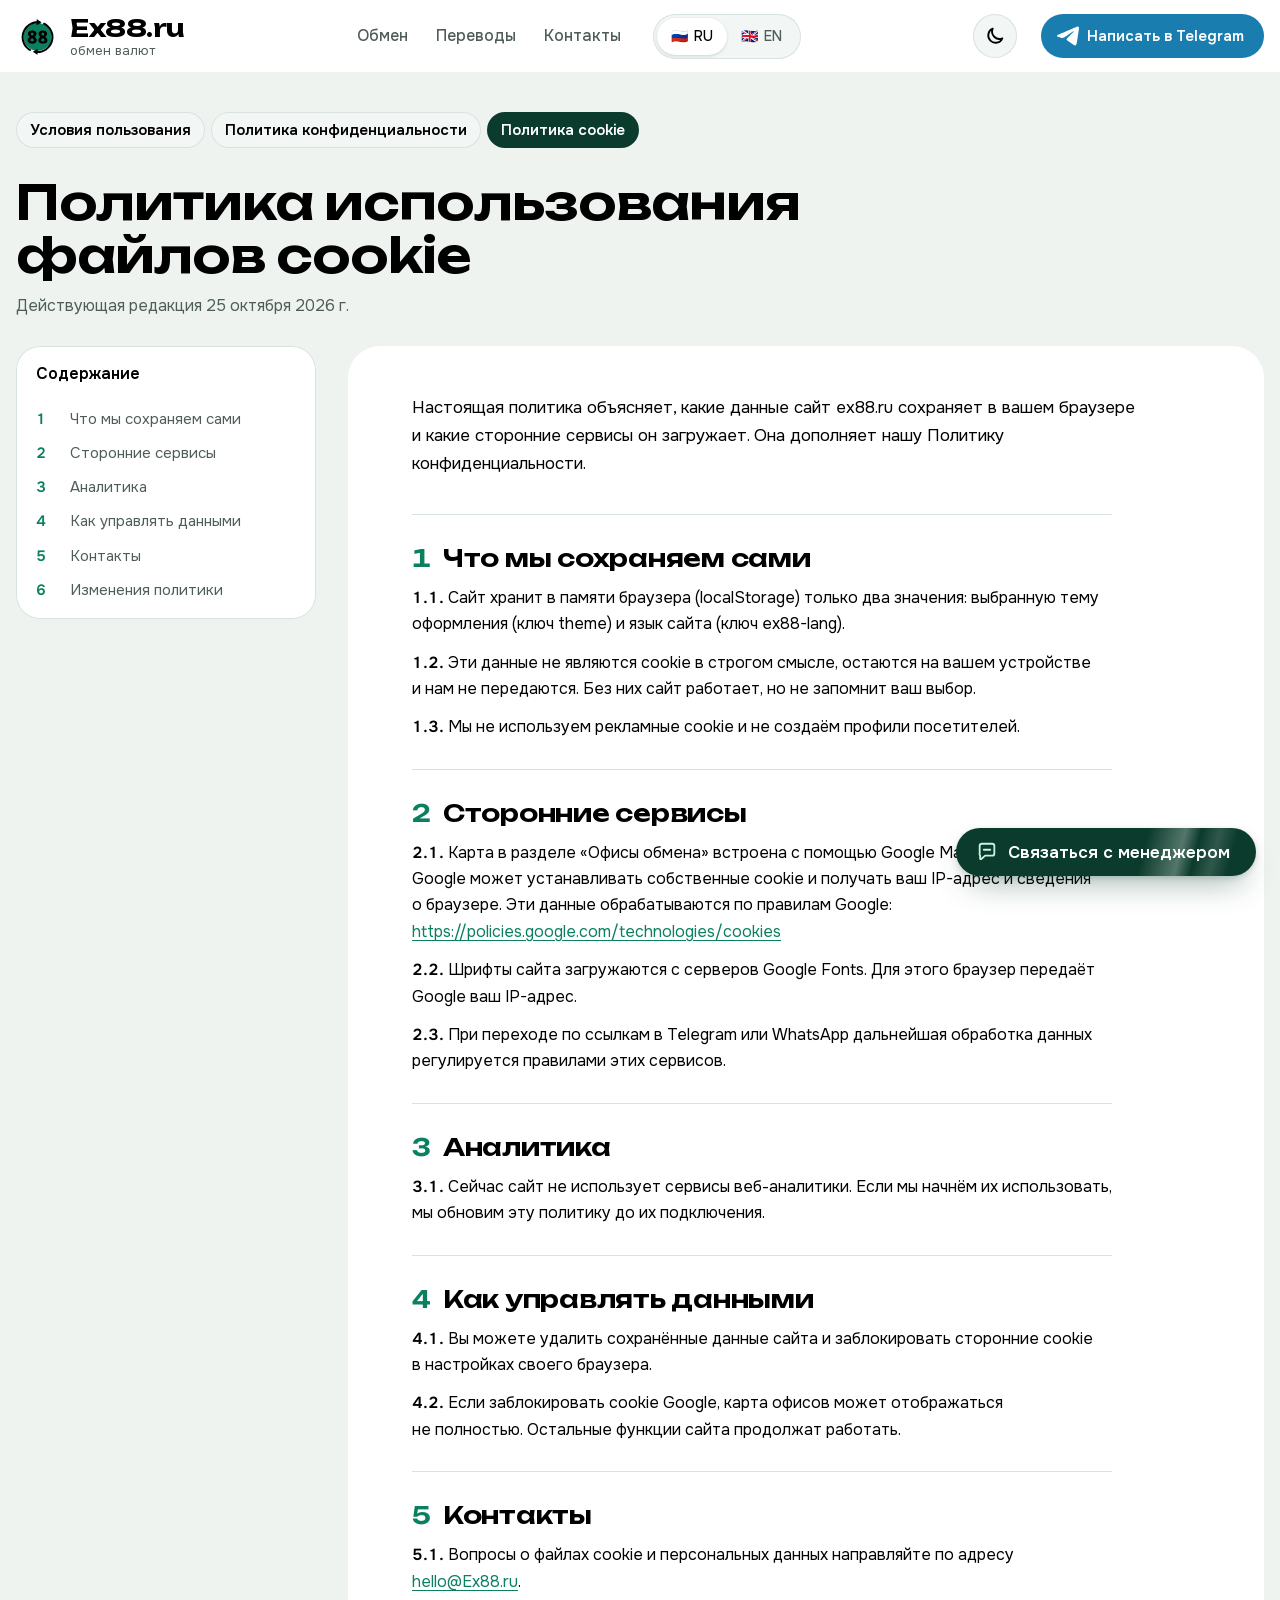
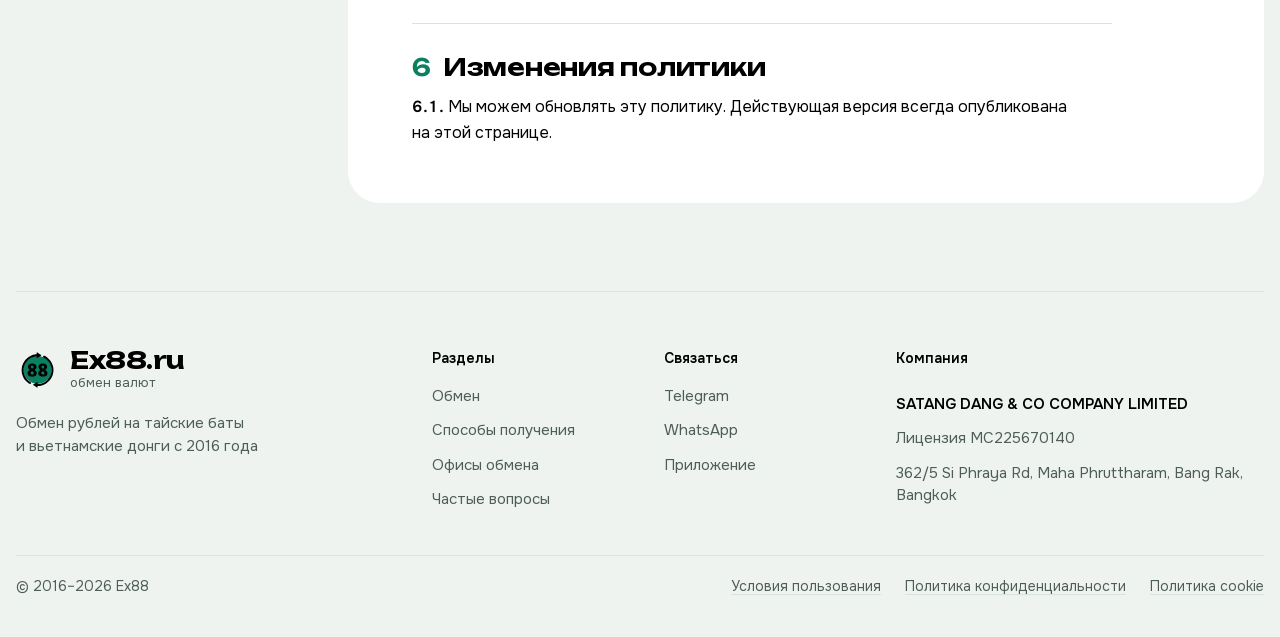
==== commit adb48720: "ATM payout rounding, bot link with the receive method, production build Calculator: with a rounding " ====
--- a/cookies.html
+++ b/cookies.html
@@ -20,9 +20,12 @@
     })();
   </script>
 
-  <link rel="preconnect" href="https://fonts.googleapis.com">
-  <link rel="preconnect" href="https://fonts.gstatic.com" crossorigin>
-  <link href="https://fonts.googleapis.com/css2?family=Onest:wght@400;500;600&family=Unbounded:wght@500;600;700&display=swap" rel="stylesheet">
+  <!-- Fonts for the first screen: Russian text plus the Latin subsets for digits and names,
+       so nothing reflows when a late font arrives -->
+  <link rel="preload" href="assets/fonts/unbounded-cyrillic.woff2" as="font" type="font/woff2" crossorigin>
+  <link rel="preload" href="assets/fonts/onest-cyrillic.woff2" as="font" type="font/woff2" crossorigin>
+  <link rel="preload" href="assets/fonts/unbounded-latin.woff2" as="font" type="font/woff2" crossorigin>
+  <link rel="preload" href="assets/fonts/onest-latin.woff2" as="font" type="font/woff2" crossorigin>
 
   <link rel="icon" href="assets/img/favicon.svg" type="image/svg+xml">
   <link rel="alternate icon" href="assets/img/logo.webp" type="image/webp">
@@ -72,7 +75,7 @@
         </svg>
       </button>
 
-      <a href="#" class="header__tg" id="header-tg">
+      <a href="#" class="header__tg" id="header-tg" aria-label="Написать в Telegram" data-i18n-aria="tgWrite">
         <svg viewBox="0 0 41 35" aria-hidden="true"><path fill-rule="evenodd" clip-rule="evenodd" fill="currentColor" d="M36.5839 31.4775C37.2853 29.2623 40.5721 7.18551 40.9784 2.83533C41.1011 1.51782 40.6964 0.642327 39.9038 0.251511C38.9453 -0.222929 37.5258 0.0142907 35.8791 0.625261C33.6205 1.46321 4.74607 14.0803 3.07781 14.8107C1.49579 15.5019 0 16.2562 0 17.3484C0 18.1164 0.442767 18.5482 1.66328 18.997C2.93354 19.4629 6.13241 20.4613 8.02122 20.9972C9.84038 21.5143 11.9116 21.0654 13.0724 20.3231C14.3029 19.5363 28.5029 9.75738 29.5228 8.90066C30.541 8.04394 31.3536 9.14129 30.5211 9.99972C29.6886 10.8564 19.9411 20.5927 18.6559 21.9409C17.0955 23.5776 18.2032 25.274 19.2496 25.9532C20.4452 26.728 29.0435 32.6636 30.3387 33.6159C31.6338 34.5682 32.9472 35 34.1495 35C35.3517 35 35.9852 33.3702 36.5839 31.4775Z"/></svg>
         <span class="header__tg-label" data-i18n="tgWrite">Написать в Telegram</span>
       </a>
@@ -281,6 +284,6 @@
   </div>
 
 
-  <script src="assets/js/main.js"></script>
+  <script src="assets/js/main.js" defer></script>
 </body>
 </html>
--- a/assets/style.css
+++ b/assets/style.css
@@ -1,3 +1,115 @@
+/* ==========================================================================
+   Fonts: self-hosted Onest and Unbounded (variable, SIL OFL), split by script
+   like Google Fonts so a page only downloads the subsets it uses
+   ========================================================================== */
+@font-face {
+  font-family: "Onest";
+  font-style: normal;
+  font-weight: 400 600;
+  font-display: swap;
+  src: url("fonts/onest-cyrillic-ext.woff2") format("woff2");
+  unicode-range: U+0460-052F, U+1C80-1C8A, U+20B4, U+2DE0-2DFF, U+A640-A69F, U+FE2E-FE2F;
+}
+
+@font-face {
+  font-family: "Onest";
+  font-style: normal;
+  font-weight: 400 600;
+  font-display: swap;
+  src: url("fonts/onest-cyrillic.woff2") format("woff2");
+  unicode-range: U+0301, U+0400-045F, U+0490-0491, U+04B0-04B1, U+2116;
+}
+
+@font-face {
+  font-family: "Onest";
+  font-style: normal;
+  font-weight: 400 600;
+  font-display: swap;
+  src: url("fonts/onest-math.woff2") format("woff2");
+  unicode-range: U+0302-0303, U+0305, U+0307-0308, U+0310, U+0312, U+0315, U+031A, U+0326-0327, U+032C, U+032F-0330, U+0332-0333, U+0338, U+033A, U+0346, U+034D, U+0391-03A1, U+03A3-03A9, U+03B1-03C9, U+03D1, U+03D5-03D6, U+03F0-03F1, U+03F4-03F5, U+2016-2017, U+2034-2038, U+203C, U+2040, U+2043, U+2047, U+2050, U+2057, U+205F, U+2070-2071, U+2074-209F, U+20D0-20DC, U+20E1, U+20E5-20EF, U+2100-2112, U+2114-2115, U+2117-2121, U+2123-214F, U+2190, U+2192, U+2194-21AE, U+21B0-21E5, U+21F1-21F2, U+21F4-2211, U+2213-2214, U+2216-22FF, U+2308-230B, U+2310, U+2319, U+231C-2321, U+2336-237A, U+237C, U+2395, U+239B-23B7, U+23D0, U+23DC-23E1, U+2474-2475, U+25AF, U+25B3, U+25B7, U+25BD, U+25C1, U+25CA, U+25CC, U+25FB, U+266D-266F, U+27C0-27FF, U+2900-2AFF, U+2B0E-2B11, U+2B30-2B4C, U+2BFE, U+3030, U+FF5B, U+FF5D, U+1D400-1D7FF, U+1EE00-1EEFF;
+}
+
+@font-face {
+  font-family: "Onest";
+  font-style: normal;
+  font-weight: 400 600;
+  font-display: swap;
+  src: url("fonts/onest-symbols.woff2") format("woff2");
+  unicode-range: U+0001-000C, U+000E-001F, U+007F-009F, U+20DD-20E0, U+20E2-20E4, U+2150-218F, U+2190, U+2192, U+2194-2199, U+21AF, U+21E6-21F0, U+21F3, U+2218-2219, U+2299, U+22C4-22C6, U+2300-243F, U+2440-244A, U+2460-24FF, U+25A0-27BF, U+2800-28FF, U+2921-2922, U+2981, U+29BF, U+29EB, U+2B00-2BFF, U+4DC0-4DFF, U+FFF9-FFFB, U+10140-1018E, U+10190-1019C, U+101A0, U+101D0-101FD, U+102E0-102FB, U+10E60-10E7E, U+1D2C0-1D2D3, U+1D2E0-1D37F, U+1F000-1F0FF, U+1F100-1F1AE, U+1F1E6-1F1FF, U+1F30D-1F30F, U+1F315, U+1F31C, U+1F31E, U+1F320-1F32C, U+1F336, U+1F378, U+1F37D, U+1F382, U+1F393-1F39F, U+1F3A7-1F3A8, U+1F3AC-1F3AF, U+1F3C2, U+1F3C4-1F3C6, U+1F3CA-1F3CE, U+1F3D4-1F3E0, U+1F3ED, U+1F3F1-1F3F3, U+1F3F5-1F3F7, U+1F408, U+1F415, U+1F41F, U+1F426, U+1F43F, U+1F441-1F442, U+1F444, U+1F446-1F449, U+1F44C-1F44E, U+1F453, U+1F46A, U+1F47D, U+1F4A3, U+1F4B0, U+1F4B3, U+1F4B9, U+1F4BB, U+1F4BF, U+1F4C8-1F4CB, U+1F4D6, U+1F4DA, U+1F4DF, U+1F4E3-1F4E6, U+1F4EA-1F4ED, U+1F4F7, U+1F4F9-1F4FB, U+1F4FD-1F4FE, U+1F503, U+1F507-1F50B, U+1F50D, U+1F512-1F513, U+1F53E-1F54A, U+1F54F-1F5FA, U+1F610, U+1F650-1F67F, U+1F687, U+1F68D, U+1F691, U+1F694, U+1F698, U+1F6AD, U+1F6B2, U+1F6B9-1F6BA, U+1F6BC, U+1F6C6-1F6CF, U+1F6D3-1F6D7, U+1F6E0-1F6EA, U+1F6F0-1F6F3, U+1F6F7-1F6FC, U+1F700-1F80B, U+1F810-1F847, U+1F850-1F859, U+1F860-1F887, U+1F890-1F8AD, U+1F8B0-1F8BB, U+1F8C0-1F8C1, U+1F8D0-1F8D8, U+1F900-1F90B, U+1F93B, U+1F946, U+1F984, U+1F996, U+1F9E9, U+1FA00-1FA6F, U+1FA70-1FA7C, U+1FA80-1FAC6, U+1FAC8, U+1FACC-1FADD, U+1FADF-1FAEB, U+1FAEF-1FAFA, U+1FB00-1FBFF;
+}
+
+@font-face {
+  font-family: "Onest";
+  font-style: normal;
+  font-weight: 400 600;
+  font-display: swap;
+  src: url("fonts/onest-vietnamese.woff2") format("woff2");
+  unicode-range: U+0102-0103, U+0110-0111, U+0128-0129, U+0168-0169, U+01A0-01A1, U+01AF-01B0, U+0300-0301, U+0303-0304, U+0308-0309, U+0323, U+0329, U+1EA0-1EF9, U+20AB;
+}
+
+@font-face {
+  font-family: "Onest";
+  font-style: normal;
+  font-weight: 400 600;
+  font-display: swap;
+  src: url("fonts/onest-latin-ext.woff2") format("woff2");
+  unicode-range: U+0100-02BA, U+02BD-02C5, U+02C7-02CC, U+02CE-02D7, U+02DD-02FF, U+0304, U+0308, U+0329, U+1D00-1DBF, U+1E00-1E9F, U+1EF2-1EFF, U+2020, U+20A0-20AB, U+20AD-20C4, U+2113, U+2C60-2C7F, U+A720-A7FF;
+}
+
+@font-face {
+  font-family: "Onest";
+  font-style: normal;
+  font-weight: 400 600;
+  font-display: swap;
+  src: url("fonts/onest-latin.woff2") format("woff2");
+  unicode-range: U+0000-00FF, U+0131, U+0152-0153, U+02BB-02BC, U+02C6, U+02DA, U+02DC, U+0304, U+0308, U+0329, U+2000-206F, U+20AC, U+2122, U+2191, U+2193, U+2212, U+2215, U+FEFF, U+FFFD;
+}
+
+@font-face {
+  font-family: "Unbounded";
+  font-style: normal;
+  font-weight: 500 700;
+  font-display: swap;
+  src: url("fonts/unbounded-cyrillic-ext.woff2") format("woff2");
+  unicode-range: U+0460-052F, U+1C80-1C8A, U+20B4, U+2DE0-2DFF, U+A640-A69F, U+FE2E-FE2F;
+}
+
+@font-face {
+  font-family: "Unbounded";
+  font-style: normal;
+  font-weight: 500 700;
+  font-display: swap;
+  src: url("fonts/unbounded-cyrillic.woff2") format("woff2");
+  unicode-range: U+0301, U+0400-045F, U+0490-0491, U+04B0-04B1, U+2116;
+}
+
+@font-face {
+  font-family: "Unbounded";
+  font-style: normal;
+  font-weight: 500 700;
+  font-display: swap;
+  src: url("fonts/unbounded-vietnamese.woff2") format("woff2");
+  unicode-range: U+0102-0103, U+0110-0111, U+0128-0129, U+0168-0169, U+01A0-01A1, U+01AF-01B0, U+0300-0301, U+0303-0304, U+0308-0309, U+0323, U+0329, U+1EA0-1EF9, U+20AB;
+}
+
+@font-face {
+  font-family: "Unbounded";
+  font-style: normal;
+  font-weight: 500 700;
+  font-display: swap;
+  src: url("fonts/unbounded-latin-ext.woff2") format("woff2");
+  unicode-range: U+0100-02BA, U+02BD-02C5, U+02C7-02CC, U+02CE-02D7, U+02DD-02FF, U+0304, U+0308, U+0329, U+1D00-1DBF, U+1E00-1E9F, U+1EF2-1EFF, U+2020, U+20A0-20AB, U+20AD-20C4, U+2113, U+2C60-2C7F, U+A720-A7FF;
+}
+
+@font-face {
+  font-family: "Unbounded";
+  font-style: normal;
+  font-weight: 500 700;
+  font-display: swap;
+  src: url("fonts/unbounded-latin.woff2") format("woff2");
+  unicode-range: U+0000-00FF, U+0131, U+0152-0153, U+02BB-02BC, U+02C6, U+02DA, U+02DC, U+0304, U+0308, U+0329, U+2000-206F, U+20AC, U+2122, U+2191, U+2193, U+2212, U+2215, U+FEFF, U+FFFD;
+}
+
 /* ==========================================================================
    Tokens
    ========================================================================== */
@@ -12,8 +124,9 @@
   --green-900: #0B3B2C;
   --green-600: #0A8060;
   --green-700: #086A50;
-  --tg: #229ED9;
-  --tg-hover: #1B88BD;
+  /* Telegram blue, darkened so white text passes WCAG AA (4.5:1) */
+  --tg: #1A7DB0;
+  --tg-hover: #166A97;
   --mint: #C9F2DF;
   --star: #F5B100;
   --on-dark: #FFFFFF;
@@ -41,7 +154,7 @@
   --container: 1280px;
   --shadow-bubble: 0 1px 2px color-mix(in srgb, var(--shadow) 6%, transparent), 0 4px 10px -4px color-mix(in srgb, var(--shadow) 10%, transparent), 0 18px 36px -18px color-mix(in srgb, var(--shadow) 28%, transparent);
   --header-h: 72px;
-  --ticker-h: 34px;
+  --ticker-h: 0px; /* the rate ticker is hidden for now; 34px brings its space back */
 
   color-scheme: light;
 }
@@ -293,17 +406,17 @@
 }
 
 /* Green coin inside the arrows with a black 88, as on the original mark.
-   The arrows follow the text colour (black, white at night). */
+   Arrows stay black in both themes. */
 .logo__disc {
-  fill: var(--green-600);
+  fill: var(--logo-disc, var(--green-600));
 }
 
 .logo__arrows {
-  fill: var(--ink);
+  fill: var(--logo-arrows, #000000);
 }
 
 .logo__digits {
-  fill: #000000;
+  fill: var(--logo-digits, #000000);
 }
 
 .logo__text {
@@ -663,6 +776,121 @@
   transition: background-color 0.2s ease;
 }
 
+/* Placeholder rows while the rates load */
+.rates__btn--empty {
+  color: var(--on-dark-muted);
+  pointer-events: none;
+}
+
+/* ==========================================================================
+   Loading state of the rates (API answer can take a few seconds)
+   ========================================================================== */
+/* Placeholder bars with a slow sheen, the same highlight as on the floating button */
+.skeleton {
+  position: relative;
+  overflow: hidden;
+  display: block;
+  height: 14px;
+  border-radius: var(--radius-pill);
+  background: rgba(255, 255, 255, 0.09);
+}
+
+.skeleton--pair {
+  width: 112px;
+}
+
+.skeleton--value {
+  width: 84px;
+  height: 18px;
+}
+
+.skeleton::after,
+.calculator__skeleton::after {
+  content: "";
+  position: absolute;
+  inset: 0;
+  background: linear-gradient(100deg, transparent 20%, rgba(255, 255, 255, 0.22) 50%, transparent 80%);
+  transform: translateX(-100%);
+  animation: skeleton-sheen 1.6s cubic-bezier(0.45, 0, 0.25, 1) infinite;
+}
+
+/* Rows a little out of step, so the sheen runs down the list */
+.rates__item:nth-child(2) .skeleton::after { animation-delay: 0.12s; }
+.rates__item:nth-child(3) .skeleton::after { animation-delay: 0.24s; }
+.rates__item:nth-child(4) .skeleton::after { animation-delay: 0.36s; }
+.rates__item:nth-child(5) .skeleton::after { animation-delay: 0.48s; }
+
+@keyframes skeleton-sheen {
+  to { transform: translateX(100%); }
+}
+
+/* Result field: a bar in place of the amount */
+.calculator__skeleton {
+  display: none;
+}
+
+.calculator__row--result.is-loading .calculator__skeleton {
+  position: relative;
+  overflow: hidden;
+  display: block;
+  flex: 0 1 46%;
+  height: 22px;
+  margin-block: 5px;
+  margin-right: auto;
+  border-radius: var(--radius-pill);
+  background: color-mix(in srgb, var(--on-tint) 12%, transparent);
+}
+
+.calculator__row--result.is-loading .calculator__skeleton::after {
+  background: linear-gradient(100deg, transparent 20%, color-mix(in srgb, var(--surface) 70%, transparent) 50%, transparent 80%);
+}
+
+.calculator__row--result.is-loading input {
+  flex: 0 0 0;
+  width: 0;
+}
+
+/* The logo's exchange arrows turning next to "Loading the rate…" */
+.rate-loader {
+  display: inline-flex;
+  align-items: center;
+  gap: 8px;
+}
+
+.rate-loader__mark {
+  --logo-disc: transparent;
+  --logo-digits: transparent;
+  --logo-arrows: var(--accent);
+  flex-shrink: 0;
+  width: 20px;
+  height: 20px;
+  animation: rate-loader-turn 1.4s cubic-bezier(0.45, 0, 0.25, 1) infinite;
+}
+
+@keyframes rate-loader-turn {
+  to { rotate: 360deg; }
+}
+
+/* Reduced motion: no sheen and no spin; a soft pulse still says "loading" */
+@keyframes loader-pulse {
+  50% { opacity: 0.45; }
+}
+
+@media (prefers-reduced-motion: reduce) {
+  .skeleton::after,
+  .calculator__skeleton::after {
+    display: none;
+  }
+
+  .rates__btn--loading,
+  .calculator__row--result.is-loading .calculator__skeleton,
+  .rate-loader__mark {
+    animation: loader-pulse 1.6s ease-in-out infinite !important;
+    animation-duration: 1.6s !important;
+    animation-iteration-count: infinite !important;
+  }
+}
+
 .rates__btn:hover {
   background: rgba(255, 255, 255, 0.06);
 }
@@ -883,8 +1111,14 @@
   transition: background-color 0.2s ease;
 }
 
-.swap-btn:hover {
+.swap-btn:hover:not(:disabled) {
   background: var(--green-600);
+}
+
+/* No reverse direction in the API for this pair */
+.swap-btn:disabled {
+  opacity: 0.4;
+  cursor: default;
 }
 
 .swap-btn svg {
@@ -897,6 +1131,117 @@
   font-size: 14px;
   color: var(--ink-muted);
   font-variant-numeric: tabular-nums;
+}
+
+/* How the money is received: pills when there is a choice, a plain note when not */
+.receive-method {
+  min-width: 0;
+  margin: 14px 0 0;
+  padding: 0;
+  border: 0;
+}
+
+.receive-method[hidden] {
+  display: none;
+}
+
+.receive-method__legend {
+  padding: 0;
+  margin-bottom: 8px;
+  font-size: 13px;
+  font-weight: 500;
+  color: var(--ink-muted);
+}
+
+.receive-method__options {
+  display: flex;
+  flex-wrap: wrap;
+  gap: 6px;
+}
+
+.receive-method__opt {
+  position: relative;
+  display: inline-flex;
+  align-items: baseline;
+  gap: 6px;
+  padding: 7px 12px;
+  border-radius: var(--radius-pill);
+  background: var(--field);
+  box-shadow: inset 0 0 0 1px var(--line);
+  font-size: 14px;
+  font-weight: 600;
+  line-height: 1.25;
+  cursor: pointer;
+  transition: background-color 0.2s ease;
+}
+
+.receive-method__opt:hover {
+  background: var(--tint);
+}
+
+.receive-method__opt input {
+  position: absolute;
+  opacity: 0;
+  pointer-events: none;
+}
+
+.receive-method__opt:has(input:checked) {
+  background: var(--solid);
+  box-shadow: none;
+  color: var(--on-dark);
+}
+
+.receive-method__opt:has(input:focus-visible) {
+  outline: 2px solid var(--accent);
+  outline-offset: 2px;
+}
+
+.receive-method__time {
+  font-size: 12px;
+  font-weight: 500;
+  color: var(--ink-muted);
+}
+
+.receive-method__opt:has(input:checked) .receive-method__time {
+  color: var(--on-dark-muted);
+}
+
+/* One way only: shown as information, not as a button */
+.receive-method.is-single .receive-method__opt {
+  padding: 0;
+  background: none;
+  box-shadow: none;
+  cursor: default;
+}
+
+/* Rate both ways; wraps to two lines when the card is narrow */
+.calculator__rate {
+  display: flex;
+  flex-wrap: wrap;
+  gap: 2px 12px;
+}
+
+.calculator__rate-back {
+  padding-left: 12px;
+  border-left: 1px solid var(--line);
+}
+
+/* Why the amount to pay went down (ATM payouts are rounded) */
+.calculator__rate-note {
+  flex-basis: 100%;
+  margin-top: 4px;
+  color: var(--accent);
+  font-weight: 500;
+}
+
+/* Amount outside the pair's limits, or rates unavailable */
+.calculator__rate.is-warning {
+  color: #B4561F;
+  font-weight: 600;
+}
+
+:root[data-theme="dark"] .calculator__rate.is-warning {
+  color: #F2A06B;
 }
 
 .calculator__hint {
@@ -1033,9 +1378,9 @@
   mask-image: radial-gradient(circle at 100% 0, #000 0, transparent 62%);
 }
 
+.accept__item--sbp { --brand: #5B57A2; --ring: rgba(91, 87, 162, 0.45); }
 .accept__item--tbank { --brand: #FFDD2D; --ring: rgba(178, 150, 0, 0.45); }
 .accept__item--sber { --brand: #21A038; --ring: rgba(33, 160, 56, 0.35); }
-.accept__item--raif { --brand: #FFE600; --ring: rgba(170, 150, 0, 0.45); }
 .accept__item--alfa { --brand: #EF3124; --ring: rgba(239, 49, 36, 0.3); }
 .accept__item--usd { --brand: #3C3B6E; --ring: rgba(60, 59, 110, 0.3); }
 
@@ -1160,8 +1505,9 @@
   line-height: 1.2;
 }
 
+/* Starts below the picture: the renders reach their bottom edge, so no overlap */
 .receive__name {
-  margin-top: -8px;
+  margin-top: 12px;
   padding-inline: 14px;
   font-family: var(--font-display);
   font-weight: 600;
@@ -2171,7 +2517,7 @@
 .footer__docs {
   display: flex;
   flex-wrap: wrap;
-  gap: 0 24px;
+  gap: 4px 24px;
 }
 
 .footer__docs a {
@@ -2746,14 +3092,20 @@
 
 .channel--wa:hover { --channel-bg: #1FC05B; }
 
+/* On the coloured Telegram and WhatsApp cards the softer verb would drop below 4.5:1 */
+.channel--tg .channel__verb,
+.channel--wa .channel__verb {
+  opacity: 1;
+}
+
 .channel:focus-visible {
   outline-color: var(--mint);
 }
 
 .channel__icon {
   flex-shrink: 0;
-  width: 40px;
-  height: 40px;
+  width: 60px;
+  height: 60px;
   color: var(--channel-icon);
   transition: rotate 0.35s cubic-bezier(0.34, 1.56, 0.64, 1), scale 0.35s cubic-bezier(0.34, 1.56, 0.64, 1);
 }
@@ -2806,8 +3158,8 @@
   }
 
   .channel__icon {
-    width: 44px;
-    height: 44px;
+    width: 72px;
+    height: 72px;
   }
 }
 
@@ -2825,8 +3177,13 @@
   }
 
   .channel {
-    min-height: 200px;
+    min-height: 220px;
     padding: 24px;
+  }
+
+  .channel__icon {
+    width: 84px;
+    height: 84px;
   }
 
   .channel__name {
